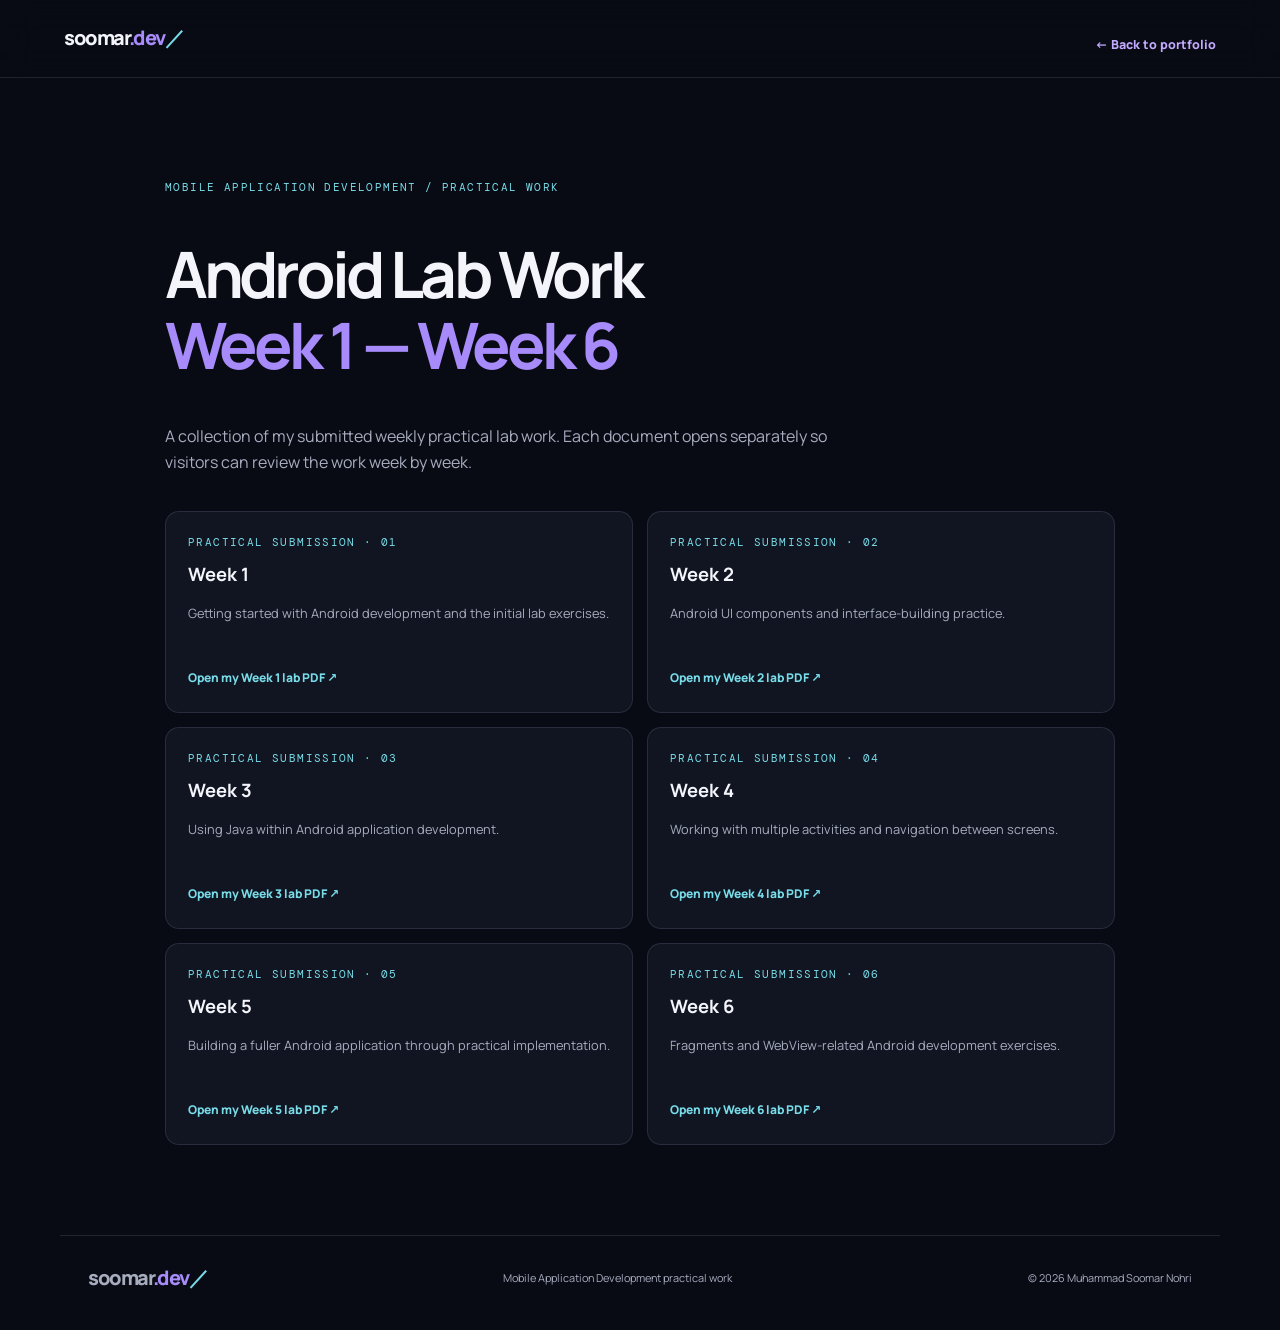
==== mobile-labs.html @ 11a716c2 "Upload portfolio website and assets" ====
<!DOCTYPE html><html lang="en"><head><meta charset="UTF-8"><meta name="viewport" content="width=device-width, initial-scale=1.0"><title>Mobile App Development Labs | Soomar.dev</title><link rel="stylesheet" href="style.css"><style>
.labs-wrap{max-width:1000px;margin:auto;padding:90px 25px}.labs-intro{max-width:700px;color:var(--muted)}.week-grid{display:grid;grid-template-columns:repeat(2,1fr);gap:14px;margin-top:35px}.week-card{background:var(--panel);border:1px solid var(--line);border-radius:14px;padding:22px}.week-card h2{font-size:1.15rem;margin:8px 0}.week-card p{font-size:.8rem;color:var(--muted);min-height:48px}.week-card a{color:var(--cyan);font-weight:800;font-size:.75rem}@media(max-width:650px){.week-grid{grid-template-columns:1fr}.labs-wrap{padding:65px 20px}}
</style></head><body><header class="site-header"><a class="brand" href="index.html">soomar<span>.dev</span><b>／</b></a><a class="text-link" href="index.html#journey">← Back to portfolio</a></header><main class="labs-wrap"><p class="eyebrow">MOBILE APPLICATION DEVELOPMENT / PRACTICAL WORK</p><h1 style="font-size:clamp(2.5rem,6vw,4rem);letter-spacing:-.06em;line-height:1.1">Android Lab Work<br><span style="color:#a78bfa">Week 1 — Week 6</span></h1><p class="labs-intro">A collection of my submitted weekly practical lab work. Each document opens separately so visitors can review the work week by week.</p><div class="week-grid"><article class="week-card"><span class="eyebrow">PRACTICAL SUBMISSION · 01</span><h2>Week 1</h2><p>Getting started with Android development and the initial lab exercises.</p><a href="assets/work-samples/mobile-app-development/Week-1-Android-Lab-Work.pdf" target="_blank" rel="noreferrer">Open my Week 1 lab PDF ↗</a></article><article class="week-card"><span class="eyebrow">PRACTICAL SUBMISSION · 02</span><h2>Week 2</h2><p>Android UI components and interface-building practice.</p><a href="assets/work-samples/mobile-app-development/Week-2-Android-Lab-Work.pdf" target="_blank" rel="noreferrer">Open my Week 2 lab PDF ↗</a></article><article class="week-card"><span class="eyebrow">PRACTICAL SUBMISSION · 03</span><h2>Week 3</h2><p>Using Java within Android application development.</p><a href="assets/work-samples/mobile-app-development/Week-3-Android-Lab-Work.pdf" target="_blank" rel="noreferrer">Open my Week 3 lab PDF ↗</a></article><article class="week-card"><span class="eyebrow">PRACTICAL SUBMISSION · 04</span><h2>Week 4</h2><p>Working with multiple activities and navigation between screens.</p><a href="assets/work-samples/mobile-app-development/Week-4-Android-Lab-Work.pdf" target="_blank" rel="noreferrer">Open my Week 4 lab PDF ↗</a></article><article class="week-card"><span class="eyebrow">PRACTICAL SUBMISSION · 05</span><h2>Week 5</h2><p>Building a fuller Android application through practical implementation.</p><a href="assets/work-samples/mobile-app-development/Week-5-Android-Lab-Work.pdf" target="_blank" rel="noreferrer">Open my Week 5 lab PDF ↗</a></article><article class="week-card"><span class="eyebrow">PRACTICAL SUBMISSION · 06</span><h2>Week 6</h2><p>Fragments and WebView-related Android development exercises.</p><a href="assets/work-samples/mobile-app-development/Week-6-Android-Lab-Work.pdf" target="_blank" rel="noreferrer">Open my Week 6 lab PDF ↗</a></article></div></main><footer class="footer"><a class="brand" href="index.html">soomar<span>.dev</span><b>／</b></a><p>Mobile Application Development practical work</p><span>© 2026 Muhammad Soomar Nohri</span></footer></body></html>
---- style.css ----
@import url('https://fonts.googleapis.com/css2?family=DM+Mono:wght@400;500&family=Manrope:wght@400;500;600;700;800&display=swap');
:root{--bg:#090b14;--panel:#111522;--panel2:#151a2a;--text:#f4f5fb;--muted:#a7adbf;--line:rgba(174,184,220,.14);--accent:#a78bfa;--accent2:#5b8cff;--cyan:#78dce8;--shadow:0 24px 70px rgba(0,0,0,.25);--max:1160px}
*{box-sizing:border-box}html{scroll-behavior:smooth;scroll-padding-top:90px}body{margin:0;background:var(--bg);color:var(--text);font-family:Manrope,system-ui,sans-serif;line-height:1.65;overflow-x:hidden}body.light{--bg:#f4f5fb;--panel:#fff;--panel2:#eef0fa;--text:#171a29;--muted:#60677c;--line:rgba(32,40,70,.13);--shadow:0 24px 70px rgba(40,45,80,.1)}a{color:inherit;text-decoration:none}button{font:inherit}.ambient{position:absolute;width:440px;height:440px;border-radius:50%;filter:blur(110px);opacity:.15;pointer-events:none;z-index:-1}.ambient-one{background:#6d42e8;top:100px;left:-240px}.ambient-two{background:#2769e8;top:1150px;right:-250px}.site-header{height:78px;position:sticky;top:0;z-index:20;display:flex;align-items:center;justify-content:space-between;padding:0 max(5vw,24px);background:rgba(9,11,20,.82);backdrop-filter:blur(18px);border-bottom:1px solid var(--line)}body.light .site-header{background:rgba(244,245,251,.86)}.brand{font-weight:800;font-size:1.25rem;letter-spacing:-.07em}.brand span{color:var(--accent)}.brand b{color:var(--cyan);font-family:monospace}.nav{display:flex;align-items:center;gap:27px}.nav-link{font-size:.78rem;font-weight:700;color:var(--muted);transition:.2s}.nav-link:hover,.nav-link.active{color:var(--text)}.nav-link.active:after{content:"";display:block;height:2px;background:linear-gradient(90deg,var(--accent),var(--accent2));margin-top:5px;border-radius:2px}.theme-toggle,.menu-toggle{border:1px solid var(--line);background:var(--panel);color:var(--text);width:38px;height:38px;border-radius:50%;cursor:pointer}.menu-toggle{display:none}.section{max-width:var(--max);margin:auto;padding:112px 28px}.hero{min-height:690px;display:grid;grid-template-columns:1.05fr .95fr;align-items:center;position:relative;padding-top:78px;padding-bottom:100px}.eyebrow,.project-type,.cert-brand,.fact-card>span,.contact-links> a>span,.contact-location>span{font-family:"DM Mono",monospace;font-size:.67rem;letter-spacing:.13em;color:var(--cyan)}.eyebrow{display:flex;align-items:center;gap:10px}.pulse,.chip-dot{width:7px;height:7px;border-radius:50%;background:#7ee2b8;box-shadow:0 0 0 5px rgba(126,226,184,.1)}.hero-kicker{font-size:1.35rem;font-weight:700;margin:32px 0 -12px}.hero h1{font-size:clamp(3.8rem,8vw,6.7rem);line-height:.99;letter-spacing:-.085em;margin:16px 0 20px;font-weight:800}.hero h1 span,.section-heading h2 span,.contact-panel h2 span{background:linear-gradient(105deg,#c4a5ff 0%,#8d74ff 46%,#6aa8ff 100%);-webkit-background-clip:text;background-clip:text;color:transparent}.hero-role{font-size:1.05rem;font-weight:700;color:var(--muted);margin:0 0 16px}.hero-role em{font-style:normal;color:var(--accent);padding:0 5px}.hero-description{max-width:540px;color:var(--muted);font-size:1rem}.hero-actions{display:flex;gap:12px;margin:30px 0 27px}.btn{padding:12px 18px;border-radius:10px;font-weight:800;font-size:.83rem;display:inline-flex;gap:20px;align-items:center;transition:.25s}.btn:hover{transform:translateY(-3px)}.btn-primary{background:linear-gradient(110deg,#8d5cf6,#5c78f6);box-shadow:0 12px 35px rgba(112,91,240,.25)}.btn-ghost{border:1px solid var(--line);background:var(--panel)}.social-row{display:flex;gap:22px;align-items:center;font-size:.76rem;font-weight:700}.social-row a{color:var(--muted)}.social-row a:hover{color:var(--cyan)}.social-note{font-size:.7rem;color:var(--muted);border-left:1px solid var(--line);padding-left:20px}.hero-visual{height:490px;position:relative;display:grid;place-items:center}.hero-glow{position:absolute;width:330px;height:330px;background:linear-gradient(145deg,#6136ce,#2276a9);filter:blur(75px);opacity:.4;border-radius:50%}.portrait-frame{width:min(370px,78%);height:450px;position:relative;z-index:2;overflow:hidden;border-radius:48% 48% 22px 22px;border:1px solid rgba(194,173,255,.28);background:linear-gradient(160deg,#29214b,#121d34);box-shadow:var(--shadow)}.portrait-frame:after{content:"";position:absolute;inset:45% 0 0;background:linear-gradient(transparent,rgba(8,10,18,.5))}.portrait-frame img{width:100%;height:100%;object-fit:cover;object-position:center 24%}.orbit{position:absolute;border:1px solid rgba(167,139,250,.24);border-radius:50%;transform:rotate(-24deg)}.orbit-a{width:470px;height:310px}.orbit-b{width:390px;height:480px;transform:rotate(35deg);border-color:rgba(120,220,232,.16)}.float-chip{position:absolute;z-index:3;background:rgba(19,24,40,.88);border:1px solid var(--line);padding:10px 14px;border-radius:10px;box-shadow:var(--shadow);font-size:.72rem;font-weight:800;backdrop-filter:blur(10px)}.chip-code{top:100px;left:3px;color:#c6b1ff}.chip-code span{font-size:1rem;margin-right:6px}.chip-build{right:-3px;bottom:88px;display:flex;align-items:center;gap:10px}.vertical-label{position:absolute;right:-18px;top:50%;writing-mode:vertical-rl;font: .6rem "DM Mono";letter-spacing:.2em;color:var(--muted)}.scroll-cue{position:absolute;bottom:35px;left:28px;font: .62rem "DM Mono";letter-spacing:.14em;color:var(--muted);display:flex;align-items:center;gap:12px}.scroll-cue span{width:35px;height:1px;background:var(--accent)}.intro-strip{border-block:1px solid var(--line);display:flex;justify-content:center;align-items:center;gap:34px;padding:20px 10px;color:var(--muted);font: .65rem "DM Mono";letter-spacing:.14em;flex-wrap:wrap}.intro-strip b{color:var(--accent);font-size:1rem}.section-heading{margin-bottom:46px}.section-heading h2{font-size:clamp(2.3rem,5vw,3.8rem);line-height:1.12;letter-spacing:-.065em;margin:15px 0}.section-subtitle{max-width:650px;color:var(--muted);font-size:.93rem}.about-grid{display:grid;grid-template-columns:1fr 1.05fr;gap:70px;align-items:center}.about-text p{color:var(--muted);font-size:.94rem}.about-text .lead{font-size:1.25rem;line-height:1.6;color:var(--text)}.about-text strong{color:#c4a5ff}.text-link{display:inline-flex;gap:12px;align-items:center;color:#c2aaff;font-size:.78rem;font-weight:800;margin-top:14px}.text-link span{transition:.2s}.text-link:hover span{transform:translate(3px,-3px)}.campus-card{height:220px;border-radius:16px;overflow:hidden;position:relative;border:1px solid var(--line)}.campus-card img{width:100%;height:100%;object-fit:cover}.campus-card:after{content:"";position:absolute;inset:30% 0 0;background:linear-gradient(transparent,rgba(5,8,15,.9))}.campus-card div{position:absolute;z-index:1;bottom:17px;left:20px;display:grid}.campus-card span{font: .6rem "DM Mono";letter-spacing:.14em;color:#b8a4ff}.campus-card strong{font-size:1.2rem}.campus-card small{color:#d4d8e5}.fact-grid{display:grid;grid-template-columns:1fr 1fr;gap:10px;margin-top:12px}.fact-card{background:var(--panel);border:1px solid var(--line);padding:14px;border-radius:10px}.fact-card>span{font-size:.55rem}.fact-card strong{display:block;font-size:.78rem;margin-top:5px}.skills-section{padding-top:80px}.skills-grid{display:grid;grid-template-columns:repeat(3,1fr);gap:13px}.skill-card{padding:22px;background:linear-gradient(145deg,var(--panel),rgba(20,25,43,.7));border:1px solid var(--line);border-radius:14px;transition:.25s}.skill-card:hover,.project-card:hover,.cert-card:hover{transform:translateY(-5px);border-color:rgba(167,139,250,.5)}.skill-icon{width:40px;height:40px;border-radius:11px;background:rgba(167,139,250,.12);color:#bca4ff;display:grid;place-items:center;font-size:1.3rem}.skill-card h3{font-size:1rem;margin:15px 0 3px}.skill-card p{font-size:.77rem;color:#bba8ff;font-weight:800;margin:0 0 8px}.skill-card small{color:var(--muted);font-size:.72rem}.micro-note{font-size:.68rem;color:var(--muted);margin-top:18px}.projects-section{padding-top:90px}.project-grid{display:grid;grid-template-columns:1fr 1fr;gap:17px}.project-card{background:var(--panel);border:1px solid var(--line);border-radius:17px;overflow:hidden;transition:.25s}.project-featured{grid-column:span 2;display:grid;grid-template-columns:1.15fr .85fr}.project-image{height:245px;background:var(--panel2);overflow:hidden}.project-featured .project-image{height:100%;min-height:350px}.project-image img{width:100%;height:100%;object-fit:cover;transition:.5s}.project-card:hover .project-image img{transform:scale(1.035)}.project-content{padding:23px}.project-top{display:flex;justify-content:space-between;align-items:center}.project-index{font: .75rem "DM Mono";color:var(--muted)}.project-content h3{font-size:1.45rem;letter-spacing:-.04em;margin:12px 0 6px}.project-content p{font-size:.83rem;color:var(--muted);margin:0 0 16px}.tag-row{display:flex;gap:7px;flex-wrap:wrap}.tag-row span{font-size:.62rem;font-weight:800;color:#c4b2ff;background:rgba(167,139,250,.1);border:1px solid rgba(167,139,250,.12);padding:5px 9px;border-radius:30px}.project-content .text-link{margin-top:20px}.student-project-art{display:flex;flex-direction:column;align-items:center;justify-content:center;background:radial-gradient(circle at 50% 40%,#49349a,#171a36 65%);color:#d9ccff;gap:7px}.art-symbol{font-size:4rem}.student-project-art>span:nth-child(2){font-size:1.6rem;font-weight:800;letter-spacing:.1em}.student-project-art small{font: .58rem "DM Mono";letter-spacing:.16em}.more-work{margin-top:18px;padding:25px;border:1px solid var(--line);border-radius:15px;background:var(--panel);display:grid;grid-template-columns:.8fr 1.2fr;gap:30px;align-items:center}.more-work h3{margin:7px 0;font-size:1.2rem}.more-work p{color:var(--muted);font-size:.78rem;margin:0}.mini-tags{display:flex;gap:8px;flex-wrap:wrap}.mini-tags span{border:1px solid var(--line);border-radius:7px;padding:7px 10px;color:var(--muted);font-size:.68rem}.journey-section{padding-top:95px}.journey-list{border-top:1px solid var(--line)}.journey-item{display:grid;grid-template-columns:55px 1fr auto;gap:20px;align-items:start;padding:25px 5px;border-bottom:1px solid var(--line)}.journey-number{font: .75rem "DM Mono";color:var(--accent);padding-top:5px}.journey-item h3{margin:0 0 6px;font-size:1.05rem}.journey-item p{margin:0 0 13px;color:var(--muted);font-size:.8rem;max-width:760px}.file-link{font-size:.7rem;font-weight:800;color:var(--cyan);white-space:nowrap;padding-top:6px}.file-link:hover{color:var(--accent)}.file-link.muted{color:var(--muted)}.education-card{display:flex;gap:22px;align-items:center;padding:26px;border:1px solid var(--line);background:var(--panel);border-radius:15px}.edu-mark{width:78px;height:88px;flex:0 0 78px;border-radius:0;background:transparent;display:flex;align-items:center;justify-content:center;overflow:visible}.edu-mark img{display:block;width:auto;height:100%;max-width:100%;object-fit:contain;object-position:center}.education-card h3{margin:6px 0;font-size:1.2rem}.education-card p{margin:0;color:var(--muted);font-size:.83rem}.education-card small{display:block;color:var(--muted);font-size:.72rem;margin-top:8px;max-width:720px}.edu-status{margin-left:auto;color:#7ee2b8;font: .65rem "DM Mono";border:1px solid rgba(126,226,184,.25);padding:7px 10px;border-radius:20px;white-space:nowrap}.cert-grid{display:grid;grid-template-columns:repeat(3,1fr);gap:13px}.cert-card{display:flex;flex-direction:column;min-height:200px;padding:20px;background:var(--panel);border:1px solid var(--line);border-radius:13px;transition:.25s}.cert-brand{font-size:.55rem;min-height:28px}.cert-card h3{font-size:.95rem;line-height:1.45;margin:10px 0 6px}.cert-card p{font-size:.72rem;color:var(--muted);margin:0 0 15px}.cert-open{font-size:.68rem;color:var(--cyan);font-weight:800;margin-top:auto}.contact-section{padding-top:80px;padding-bottom:100px}.contact-panel{padding:50px;background:linear-gradient(120deg,rgba(102,68,190,.2),rgba(37,86,146,.12)),var(--panel);border:1px solid var(--line);border-radius:22px;display:grid;grid-template-columns:1fr .8fr;gap:50px;align-items:center}.contact-panel h2{font-size:clamp(2.5rem,5vw,4rem);line-height:1.08;letter-spacing:-.07em;margin:15px 0}.contact-panel>div:first-child>p:last-child{color:var(--muted);font-size:.87rem;max-width:470px}.contact-links{display:grid;gap:18px}.contact-links>a,.contact-location{display:grid;gap:4px;padding-bottom:14px;border-bottom:1px solid var(--line)}.contact-links> a>span,.contact-location>span{font-size:.57rem}.contact-links strong{font-size:.87rem}.footer{max-width:var(--max);margin:auto;padding:25px 28px 35px;border-top:1px solid var(--line);display:flex;align-items:center;justify-content:space-between;gap:15px;color:var(--muted);font-size:.68rem}.footer p{margin:0}.back-top{position:fixed;right:22px;bottom:22px;width:42px;height:42px;border-radius:50%;border:1px solid var(--line);background:var(--panel);color:var(--text);font-size:1.2rem;cursor:pointer;opacity:0;pointer-events:none;transition:.2s}.back-top.visible{opacity:1;pointer-events:auto}.reveal{opacity:0;transform:translateY(18px);transition:opacity .7s ease,transform .7s ease}.reveal.visible{opacity:1;transform:none}
@media(max-width:850px){.nav{gap:14px}.nav-link{font-size:.69rem}.hero{min-height:auto;grid-template-columns:1fr  .8fr}.hero h1{font-size:4.6rem}.hero-visual{height:410px}.portrait-frame{height:370px}.skills-grid{grid-template-columns:repeat(2,1fr)}.cert-grid{grid-template-columns:repeat(2,1fr)}.about-grid{gap:35px}.project-featured{grid-template-columns:1fr}.project-featured .project-image{min-height:260px;height:260px}.more-work{grid-template-columns:1fr}.contact-panel{padding:35px;gap:25px}}
@media(max-width:650px){.site-header{height:66px;padding:0 18px}.menu-toggle{display:flex;flex-direction:column;justify-content:center;align-items:center;gap:5px;margin-left:auto;margin-right:10px;border-radius:9px}.menu-toggle i{width:15px;height:1px;background:var(--text)}.nav{display:none;position:absolute;top:65px;left:0;right:0;padding:18px;background:var(--panel);border-bottom:1px solid var(--line);flex-direction:column;align-items:stretch;gap:0}.nav.open{display:flex}.nav-link{padding:11px 5px;font-size:.82rem}.nav-link.active:after{display:none}.theme-toggle{width:35px;height:35px}.section{padding:78px 20px}.hero{grid-template-columns:1fr;padding-top:65px;padding-bottom:80px}.hero h1{font-size:clamp(3.8rem,17vw,5.2rem)}.hero-visual{height:390px;grid-row:1;margin-bottom:10px}.portrait-frame{height:360px;width:275px}.orbit-a{width:340px;height:240px}.orbit-b{width:300px;height:380px}.chip-code{left:0;top:65px}.chip-build{right:0;bottom:65px}.vertical-label{right:0}.hero-copy{grid-row:2}.hero-kicker{margin-top:8px}.scroll-cue{left:20px;bottom:24px}.intro-strip{gap:12px;font-size:.52rem}.intro-strip b{font-size:.8rem}.about-grid{grid-template-columns:1fr;gap:28px}.skills-grid{grid-template-columns:1fr 1fr;gap:9px}.skill-card{padding:15px}.skill-card h3{font-size:.86rem}.skill-card p{font-size:.68rem}.skill-card small{font-size:.66rem}.project-grid{grid-template-columns:1fr}.project-featured{grid-column:auto}.project-featured .project-image{min-height:220px;height:220px}.project-content{padding:18px}.journey-item{grid-template-columns:30px 1fr;gap:12px}.journey-item .file-link{grid-column:2;padding-top:0}.education-card{align-items:flex-start;flex-wrap:wrap;padding:19px}.education-card>div:nth-child(2){flex:1;min-width:180px}.edu-status{margin-left:87px}.cert-grid{grid-template-columns:1fr}.cert-card{min-height:170px}.contact-panel{grid-template-columns:1fr;padding:26px;gap:25px}.footer{padding:22px 20px;flex-wrap:wrap}.footer p{order:3;flex-basis:100%}.social-row{gap:14px;flex-wrap:wrap}.social-note{border:0;padding:0;flex-basis:100%}.fact-grid{gap:8px}.fact-card{padding:11px}.fact-card strong{font-size:.7rem}}
@media(prefers-reduced-motion:reduce){html{scroll-behavior:auto}*,*:before,*:after{animation-duration:.01ms!important;transition-duration:.01ms!important}.reveal{opacity:1;transform:none}}

.mad-evidence{display:flex;gap:14px;align-items:center;margin-top:17px;padding-top:15px;border-top:1px solid var(--line)}
.mad-evidence img{width:94px;height:110px;object-fit:cover;object-position:top;border-radius:9px;border:1px solid var(--line)}
.mad-evidence strong{font-size:.78rem}
.mad-evidence p{font-size:.7rem;color:var(--muted);margin:4px 0 3px}
@media(max-width:650px){.mad-evidence{align-items:flex-start}.mad-evidence img{width:78px;height:95px}}
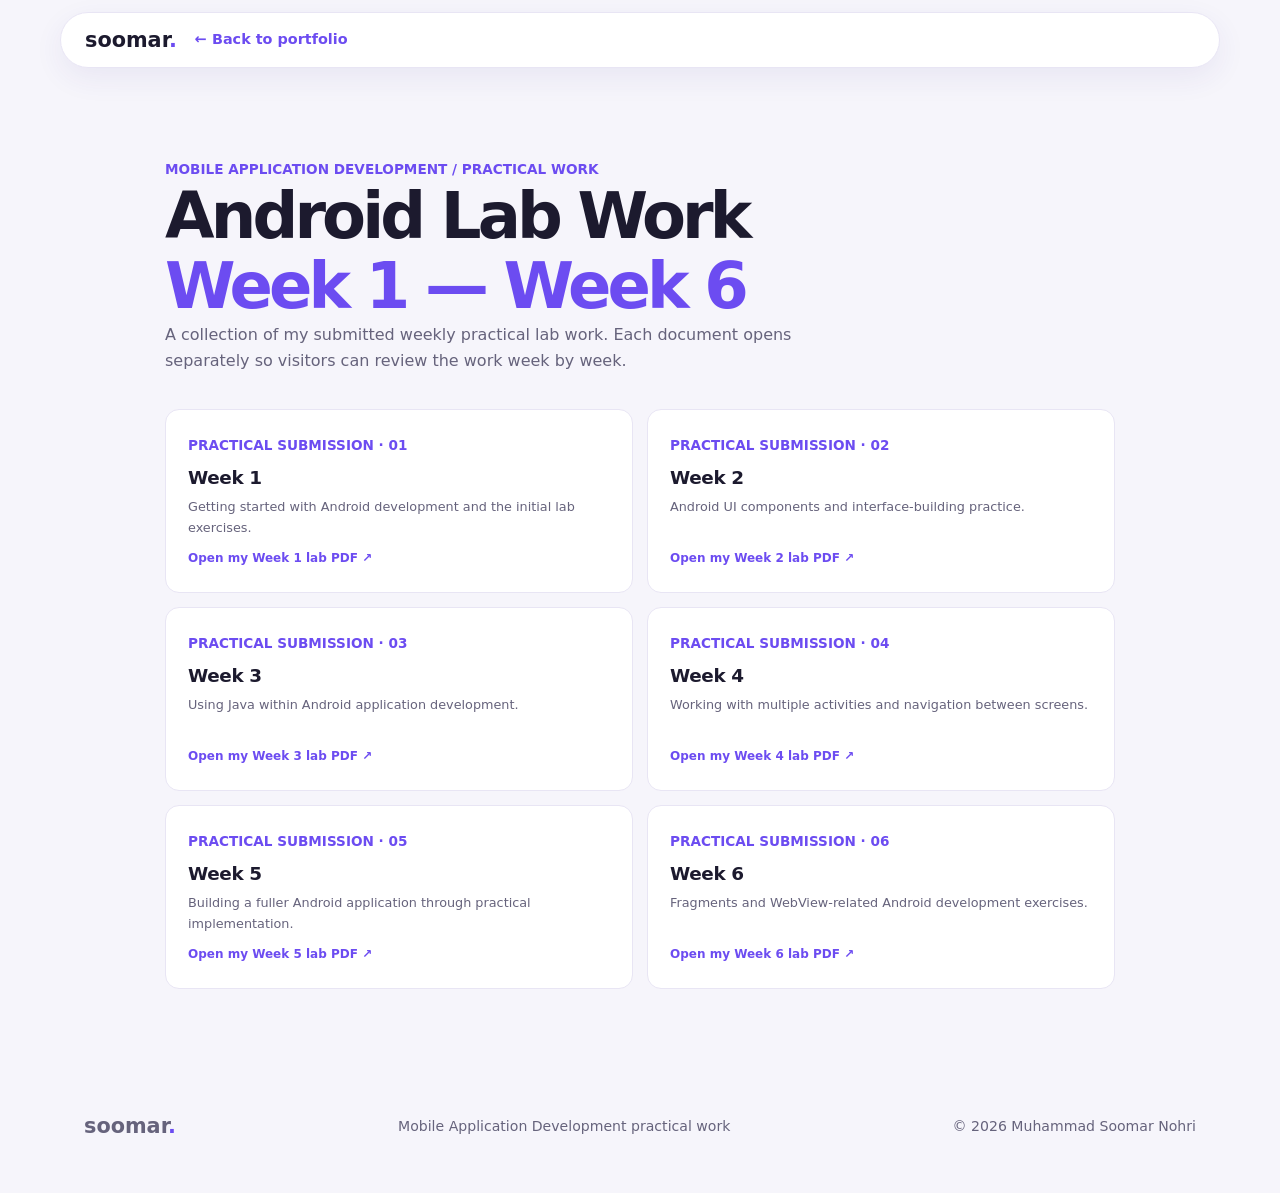
==== commit 55b41aca: "Add files via upload" ====
--- a/mobile-labs.html
+++ b/mobile-labs.html
@@ -1,3 +1,3 @@
 <!DOCTYPE html><html lang="en"><head><meta charset="UTF-8"><meta name="viewport" content="width=device-width, initial-scale=1.0"><title>Mobile App Development Labs | Soomar.dev</title><link rel="stylesheet" href="style.css"><style>
-.labs-wrap{max-width:1000px;margin:auto;padding:90px 25px}.labs-intro{max-width:700px;color:var(--muted)}.week-grid{display:grid;grid-template-columns:repeat(2,1fr);gap:14px;margin-top:35px}.week-card{background:var(--panel);border:1px solid var(--line);border-radius:14px;padding:22px}.week-card h2{font-size:1.15rem;margin:8px 0}.week-card p{font-size:.8rem;color:var(--muted);min-height:48px}.week-card a{color:var(--cyan);font-weight:800;font-size:.75rem}@media(max-width:650px){.week-grid{grid-template-columns:1fr}.labs-wrap{padding:65px 20px}}
-</style></head><body><header class="site-header"><a class="brand" href="index.html">soomar<span>.dev</span><b>／</b></a><a class="text-link" href="index.html#journey">← Back to portfolio</a></header><main class="labs-wrap"><p class="eyebrow">MOBILE APPLICATION DEVELOPMENT / PRACTICAL WORK</p><h1 style="font-size:clamp(2.5rem,6vw,4rem);letter-spacing:-.06em;line-height:1.1">Android Lab Work<br><span style="color:#a78bfa">Week 1 — Week 6</span></h1><p class="labs-intro">A collection of my submitted weekly practical lab work. Each document opens separately so visitors can review the work week by week.</p><div class="week-grid"><article class="week-card"><span class="eyebrow">PRACTICAL SUBMISSION · 01</span><h2>Week 1</h2><p>Getting started with Android development and the initial lab exercises.</p><a href="assets/work-samples/mobile-app-development/Week-1-Android-Lab-Work.pdf" target="_blank" rel="noreferrer">Open my Week 1 lab PDF ↗</a></article><article class="week-card"><span class="eyebrow">PRACTICAL SUBMISSION · 02</span><h2>Week 2</h2><p>Android UI components and interface-building practice.</p><a href="assets/work-samples/mobile-app-development/Week-2-Android-Lab-Work.pdf" target="_blank" rel="noreferrer">Open my Week 2 lab PDF ↗</a></article><article class="week-card"><span class="eyebrow">PRACTICAL SUBMISSION · 03</span><h2>Week 3</h2><p>Using Java within Android application development.</p><a href="assets/work-samples/mobile-app-development/Week-3-Android-Lab-Work.pdf" target="_blank" rel="noreferrer">Open my Week 3 lab PDF ↗</a></article><article class="week-card"><span class="eyebrow">PRACTICAL SUBMISSION · 04</span><h2>Week 4</h2><p>Working with multiple activities and navigation between screens.</p><a href="assets/work-samples/mobile-app-development/Week-4-Android-Lab-Work.pdf" target="_blank" rel="noreferrer">Open my Week 4 lab PDF ↗</a></article><article class="week-card"><span class="eyebrow">PRACTICAL SUBMISSION · 05</span><h2>Week 5</h2><p>Building a fuller Android application through practical implementation.</p><a href="assets/work-samples/mobile-app-development/Week-5-Android-Lab-Work.pdf" target="_blank" rel="noreferrer">Open my Week 5 lab PDF ↗</a></article><article class="week-card"><span class="eyebrow">PRACTICAL SUBMISSION · 06</span><h2>Week 6</h2><p>Fragments and WebView-related Android development exercises.</p><a href="assets/work-samples/mobile-app-development/Week-6-Android-Lab-Work.pdf" target="_blank" rel="noreferrer">Open my Week 6 lab PDF ↗</a></article></div></main><footer class="footer"><a class="brand" href="index.html">soomar<span>.dev</span><b>／</b></a><p>Mobile Application Development practical work</p><span>© 2026 Muhammad Soomar Nohri</span></footer></body></html>+.labs-wrap{max-width:1000px;margin:auto;padding:90px 25px}.labs-intro{max-width:700px;color:var(--muted)}.week-grid{display:grid;grid-template-columns:repeat(2,1fr);gap:14px;margin-top:35px}.week-card{background:var(--panel);border:1px solid var(--line);border-radius:14px;padding:22px}.week-card h2{font-size:1.15rem;margin:8px 0}.week-card p{font-size:.8rem;color:var(--muted);min-height:48px}.week-card a{color:var(--accent);font-weight:800;font-size:.75rem}@media(max-width:650px){.week-grid{grid-template-columns:1fr}.labs-wrap{padding:65px 20px}}
+</style></head><body><header class="site-header"><a class="brand" href="index.html">soomar<span>.</span></a><a class="text-link" href="index.html#journey">← Back to portfolio</a></header><main class="labs-wrap"><p class="eyebrow">MOBILE APPLICATION DEVELOPMENT / PRACTICAL WORK</p><h1 style="font-size:clamp(2.5rem,6vw,4rem);letter-spacing:-.06em;line-height:1.1">Android Lab Work<br><span style="color:var(--accent)">Week 1 — Week 6</span></h1><p class="labs-intro">A collection of my submitted weekly practical lab work. Each document opens separately so visitors can review the work week by week.</p><div class="week-grid"><article class="week-card"><span class="eyebrow">PRACTICAL SUBMISSION · 01</span><h2>Week 1</h2><p>Getting started with Android development and the initial lab exercises.</p><a href="assets/work-samples/mobile-app-development/Week-1-Android-Lab-Work.pdf" target="_blank" rel="noreferrer">Open my Week 1 lab PDF ↗</a></article><article class="week-card"><span class="eyebrow">PRACTICAL SUBMISSION · 02</span><h2>Week 2</h2><p>Android UI components and interface-building practice.</p><a href="assets/work-samples/mobile-app-development/Week-2-Android-Lab-Work.pdf" target="_blank" rel="noreferrer">Open my Week 2 lab PDF ↗</a></article><article class="week-card"><span class="eyebrow">PRACTICAL SUBMISSION · 03</span><h2>Week 3</h2><p>Using Java within Android application development.</p><a href="assets/work-samples/mobile-app-development/Week-3-Android-Lab-Work.pdf" target="_blank" rel="noreferrer">Open my Week 3 lab PDF ↗</a></article><article class="week-card"><span class="eyebrow">PRACTICAL SUBMISSION · 04</span><h2>Week 4</h2><p>Working with multiple activities and navigation between screens.</p><a href="assets/work-samples/mobile-app-development/Week-4-Android-Lab-Work.pdf" target="_blank" rel="noreferrer">Open my Week 4 lab PDF ↗</a></article><article class="week-card"><span class="eyebrow">PRACTICAL SUBMISSION · 05</span><h2>Week 5</h2><p>Building a fuller Android application through practical implementation.</p><a href="assets/work-samples/mobile-app-development/Week-5-Android-Lab-Work.pdf" target="_blank" rel="noreferrer">Open my Week 5 lab PDF ↗</a></article><article class="week-card"><span class="eyebrow">PRACTICAL SUBMISSION · 06</span><h2>Week 6</h2><p>Fragments and WebView-related Android development exercises.</p><a href="assets/work-samples/mobile-app-development/Week-6-Android-Lab-Work.pdf" target="_blank" rel="noreferrer">Open my Week 6 lab PDF ↗</a></article></div></main><footer class="footer"><a class="brand" href="index.html">soomar<span>.</span></a><p>Mobile Application Development practical work</p><span>© 2026 Muhammad Soomar Nohri</span></footer></body></html>
--- a/style.css
+++ b/style.css
@@ -1,12 +1,75 @@
-@import url('https://fonts.googleapis.com/css2?family=DM+Mono:wght@400;500&family=Manrope:wght@400;500;600;700;800&display=swap');
-:root{--bg:#090b14;--panel:#111522;--panel2:#151a2a;--text:#f4f5fb;--muted:#a7adbf;--line:rgba(174,184,220,.14);--accent:#a78bfa;--accent2:#5b8cff;--cyan:#78dce8;--shadow:0 24px 70px rgba(0,0,0,.25);--max:1160px}
-*{box-sizing:border-box}html{scroll-behavior:smooth;scroll-padding-top:90px}body{margin:0;background:var(--bg);color:var(--text);font-family:Manrope,system-ui,sans-serif;line-height:1.65;overflow-x:hidden}body.light{--bg:#f4f5fb;--panel:#fff;--panel2:#eef0fa;--text:#171a29;--muted:#60677c;--line:rgba(32,40,70,.13);--shadow:0 24px 70px rgba(40,45,80,.1)}a{color:inherit;text-decoration:none}button{font:inherit}.ambient{position:absolute;width:440px;height:440px;border-radius:50%;filter:blur(110px);opacity:.15;pointer-events:none;z-index:-1}.ambient-one{background:#6d42e8;top:100px;left:-240px}.ambient-two{background:#2769e8;top:1150px;right:-250px}.site-header{height:78px;position:sticky;top:0;z-index:20;display:flex;align-items:center;justify-content:space-between;padding:0 max(5vw,24px);background:rgba(9,11,20,.82);backdrop-filter:blur(18px);border-bottom:1px solid var(--line)}body.light .site-header{background:rgba(244,245,251,.86)}.brand{font-weight:800;font-size:1.25rem;letter-spacing:-.07em}.brand span{color:var(--accent)}.brand b{color:var(--cyan);font-family:monospace}.nav{display:flex;align-items:center;gap:27px}.nav-link{font-size:.78rem;font-weight:700;color:var(--muted);transition:.2s}.nav-link:hover,.nav-link.active{color:var(--text)}.nav-link.active:after{content:"";display:block;height:2px;background:linear-gradient(90deg,var(--accent),var(--accent2));margin-top:5px;border-radius:2px}.theme-toggle,.menu-toggle{border:1px solid var(--line);background:var(--panel);color:var(--text);width:38px;height:38px;border-radius:50%;cursor:pointer}.menu-toggle{display:none}.section{max-width:var(--max);margin:auto;padding:112px 28px}.hero{min-height:690px;display:grid;grid-template-columns:1.05fr .95fr;align-items:center;position:relative;padding-top:78px;padding-bottom:100px}.eyebrow,.project-type,.cert-brand,.fact-card>span,.contact-links> a>span,.contact-location>span{font-family:"DM Mono",monospace;font-size:.67rem;letter-spacing:.13em;color:var(--cyan)}.eyebrow{display:flex;align-items:center;gap:10px}.pulse,.chip-dot{width:7px;height:7px;border-radius:50%;background:#7ee2b8;box-shadow:0 0 0 5px rgba(126,226,184,.1)}.hero-kicker{font-size:1.35rem;font-weight:700;margin:32px 0 -12px}.hero h1{font-size:clamp(3.8rem,8vw,6.7rem);line-height:.99;letter-spacing:-.085em;margin:16px 0 20px;font-weight:800}.hero h1 span,.section-heading h2 span,.contact-panel h2 span{background:linear-gradient(105deg,#c4a5ff 0%,#8d74ff 46%,#6aa8ff 100%);-webkit-background-clip:text;background-clip:text;color:transparent}.hero-role{font-size:1.05rem;font-weight:700;color:var(--muted);margin:0 0 16px}.hero-role em{font-style:normal;color:var(--accent);padding:0 5px}.hero-description{max-width:540px;color:var(--muted);font-size:1rem}.hero-actions{display:flex;gap:12px;margin:30px 0 27px}.btn{padding:12px 18px;border-radius:10px;font-weight:800;font-size:.83rem;display:inline-flex;gap:20px;align-items:center;transition:.25s}.btn:hover{transform:translateY(-3px)}.btn-primary{background:linear-gradient(110deg,#8d5cf6,#5c78f6);box-shadow:0 12px 35px rgba(112,91,240,.25)}.btn-ghost{border:1px solid var(--line);background:var(--panel)}.social-row{display:flex;gap:22px;align-items:center;font-size:.76rem;font-weight:700}.social-row a{color:var(--muted)}.social-row a:hover{color:var(--cyan)}.social-note{font-size:.7rem;color:var(--muted);border-left:1px solid var(--line);padding-left:20px}.hero-visual{height:490px;position:relative;display:grid;place-items:center}.hero-glow{position:absolute;width:330px;height:330px;background:linear-gradient(145deg,#6136ce,#2276a9);filter:blur(75px);opacity:.4;border-radius:50%}.portrait-frame{width:min(370px,78%);height:450px;position:relative;z-index:2;overflow:hidden;border-radius:48% 48% 22px 22px;border:1px solid rgba(194,173,255,.28);background:linear-gradient(160deg,#29214b,#121d34);box-shadow:var(--shadow)}.portrait-frame:after{content:"";position:absolute;inset:45% 0 0;background:linear-gradient(transparent,rgba(8,10,18,.5))}.portrait-frame img{width:100%;height:100%;object-fit:cover;object-position:center 24%}.orbit{position:absolute;border:1px solid rgba(167,139,250,.24);border-radius:50%;transform:rotate(-24deg)}.orbit-a{width:470px;height:310px}.orbit-b{width:390px;height:480px;transform:rotate(35deg);border-color:rgba(120,220,232,.16)}.float-chip{position:absolute;z-index:3;background:rgba(19,24,40,.88);border:1px solid var(--line);padding:10px 14px;border-radius:10px;box-shadow:var(--shadow);font-size:.72rem;font-weight:800;backdrop-filter:blur(10px)}.chip-code{top:100px;left:3px;color:#c6b1ff}.chip-code span{font-size:1rem;margin-right:6px}.chip-build{right:-3px;bottom:88px;display:flex;align-items:center;gap:10px}.vertical-label{position:absolute;right:-18px;top:50%;writing-mode:vertical-rl;font: .6rem "DM Mono";letter-spacing:.2em;color:var(--muted)}.scroll-cue{position:absolute;bottom:35px;left:28px;font: .62rem "DM Mono";letter-spacing:.14em;color:var(--muted);display:flex;align-items:center;gap:12px}.scroll-cue span{width:35px;height:1px;background:var(--accent)}.intro-strip{border-block:1px solid var(--line);display:flex;justify-content:center;align-items:center;gap:34px;padding:20px 10px;color:var(--muted);font: .65rem "DM Mono";letter-spacing:.14em;flex-wrap:wrap}.intro-strip b{color:var(--accent);font-size:1rem}.section-heading{margin-bottom:46px}.section-heading h2{font-size:clamp(2.3rem,5vw,3.8rem);line-height:1.12;letter-spacing:-.065em;margin:15px 0}.section-subtitle{max-width:650px;color:var(--muted);font-size:.93rem}.about-grid{display:grid;grid-template-columns:1fr 1.05fr;gap:70px;align-items:center}.about-text p{color:var(--muted);font-size:.94rem}.about-text .lead{font-size:1.25rem;line-height:1.6;color:var(--text)}.about-text strong{color:#c4a5ff}.text-link{display:inline-flex;gap:12px;align-items:center;color:#c2aaff;font-size:.78rem;font-weight:800;margin-top:14px}.text-link span{transition:.2s}.text-link:hover span{transform:translate(3px,-3px)}.campus-card{height:220px;border-radius:16px;overflow:hidden;position:relative;border:1px solid var(--line)}.campus-card img{width:100%;height:100%;object-fit:cover}.campus-card:after{content:"";position:absolute;inset:30% 0 0;background:linear-gradient(transparent,rgba(5,8,15,.9))}.campus-card div{position:absolute;z-index:1;bottom:17px;left:20px;display:grid}.campus-card span{font: .6rem "DM Mono";letter-spacing:.14em;color:#b8a4ff}.campus-card strong{font-size:1.2rem}.campus-card small{color:#d4d8e5}.fact-grid{display:grid;grid-template-columns:1fr 1fr;gap:10px;margin-top:12px}.fact-card{background:var(--panel);border:1px solid var(--line);padding:14px;border-radius:10px}.fact-card>span{font-size:.55rem}.fact-card strong{display:block;font-size:.78rem;margin-top:5px}.skills-section{padding-top:80px}.skills-grid{display:grid;grid-template-columns:repeat(3,1fr);gap:13px}.skill-card{padding:22px;background:linear-gradient(145deg,var(--panel),rgba(20,25,43,.7));border:1px solid var(--line);border-radius:14px;transition:.25s}.skill-card:hover,.project-card:hover,.cert-card:hover{transform:translateY(-5px);border-color:rgba(167,139,250,.5)}.skill-icon{width:40px;height:40px;border-radius:11px;background:rgba(167,139,250,.12);color:#bca4ff;display:grid;place-items:center;font-size:1.3rem}.skill-card h3{font-size:1rem;margin:15px 0 3px}.skill-card p{font-size:.77rem;color:#bba8ff;font-weight:800;margin:0 0 8px}.skill-card small{color:var(--muted);font-size:.72rem}.micro-note{font-size:.68rem;color:var(--muted);margin-top:18px}.projects-section{padding-top:90px}.project-grid{display:grid;grid-template-columns:1fr 1fr;gap:17px}.project-card{background:var(--panel);border:1px solid var(--line);border-radius:17px;overflow:hidden;transition:.25s}.project-featured{grid-column:span 2;display:grid;grid-template-columns:1.15fr .85fr}.project-image{height:245px;background:var(--panel2);overflow:hidden}.project-featured .project-image{height:100%;min-height:350px}.project-image img{width:100%;height:100%;object-fit:cover;transition:.5s}.project-card:hover .project-image img{transform:scale(1.035)}.project-content{padding:23px}.project-top{display:flex;justify-content:space-between;align-items:center}.project-index{font: .75rem "DM Mono";color:var(--muted)}.project-content h3{font-size:1.45rem;letter-spacing:-.04em;margin:12px 0 6px}.project-content p{font-size:.83rem;color:var(--muted);margin:0 0 16px}.tag-row{display:flex;gap:7px;flex-wrap:wrap}.tag-row span{font-size:.62rem;font-weight:800;color:#c4b2ff;background:rgba(167,139,250,.1);border:1px solid rgba(167,139,250,.12);padding:5px 9px;border-radius:30px}.project-content .text-link{margin-top:20px}.student-project-art{display:flex;flex-direction:column;align-items:center;justify-content:center;background:radial-gradient(circle at 50% 40%,#49349a,#171a36 65%);color:#d9ccff;gap:7px}.art-symbol{font-size:4rem}.student-project-art>span:nth-child(2){font-size:1.6rem;font-weight:800;letter-spacing:.1em}.student-project-art small{font: .58rem "DM Mono";letter-spacing:.16em}.more-work{margin-top:18px;padding:25px;border:1px solid var(--line);border-radius:15px;background:var(--panel);display:grid;grid-template-columns:.8fr 1.2fr;gap:30px;align-items:center}.more-work h3{margin:7px 0;font-size:1.2rem}.more-work p{color:var(--muted);font-size:.78rem;margin:0}.mini-tags{display:flex;gap:8px;flex-wrap:wrap}.mini-tags span{border:1px solid var(--line);border-radius:7px;padding:7px 10px;color:var(--muted);font-size:.68rem}.journey-section{padding-top:95px}.journey-list{border-top:1px solid var(--line)}.journey-item{display:grid;grid-template-columns:55px 1fr auto;gap:20px;align-items:start;padding:25px 5px;border-bottom:1px solid var(--line)}.journey-number{font: .75rem "DM Mono";color:var(--accent);padding-top:5px}.journey-item h3{margin:0 0 6px;font-size:1.05rem}.journey-item p{margin:0 0 13px;color:var(--muted);font-size:.8rem;max-width:760px}.file-link{font-size:.7rem;font-weight:800;color:var(--cyan);white-space:nowrap;padding-top:6px}.file-link:hover{color:var(--accent)}.file-link.muted{color:var(--muted)}.education-card{display:flex;gap:22px;align-items:center;padding:26px;border:1px solid var(--line);background:var(--panel);border-radius:15px}.edu-mark{width:78px;height:88px;flex:0 0 78px;border-radius:0;background:transparent;display:flex;align-items:center;justify-content:center;overflow:visible}.edu-mark img{display:block;width:auto;height:100%;max-width:100%;object-fit:contain;object-position:center}.education-card h3{margin:6px 0;font-size:1.2rem}.education-card p{margin:0;color:var(--muted);font-size:.83rem}.education-card small{display:block;color:var(--muted);font-size:.72rem;margin-top:8px;max-width:720px}.edu-status{margin-left:auto;color:#7ee2b8;font: .65rem "DM Mono";border:1px solid rgba(126,226,184,.25);padding:7px 10px;border-radius:20px;white-space:nowrap}.cert-grid{display:grid;grid-template-columns:repeat(3,1fr);gap:13px}.cert-card{display:flex;flex-direction:column;min-height:200px;padding:20px;background:var(--panel);border:1px solid var(--line);border-radius:13px;transition:.25s}.cert-brand{font-size:.55rem;min-height:28px}.cert-card h3{font-size:.95rem;line-height:1.45;margin:10px 0 6px}.cert-card p{font-size:.72rem;color:var(--muted);margin:0 0 15px}.cert-open{font-size:.68rem;color:var(--cyan);font-weight:800;margin-top:auto}.contact-section{padding-top:80px;padding-bottom:100px}.contact-panel{padding:50px;background:linear-gradient(120deg,rgba(102,68,190,.2),rgba(37,86,146,.12)),var(--panel);border:1px solid var(--line);border-radius:22px;display:grid;grid-template-columns:1fr .8fr;gap:50px;align-items:center}.contact-panel h2{font-size:clamp(2.5rem,5vw,4rem);line-height:1.08;letter-spacing:-.07em;margin:15px 0}.contact-panel>div:first-child>p:last-child{color:var(--muted);font-size:.87rem;max-width:470px}.contact-links{display:grid;gap:18px}.contact-links>a,.contact-location{display:grid;gap:4px;padding-bottom:14px;border-bottom:1px solid var(--line)}.contact-links> a>span,.contact-location>span{font-size:.57rem}.contact-links strong{font-size:.87rem}.footer{max-width:var(--max);margin:auto;padding:25px 28px 35px;border-top:1px solid var(--line);display:flex;align-items:center;justify-content:space-between;gap:15px;color:var(--muted);font-size:.68rem}.footer p{margin:0}.back-top{position:fixed;right:22px;bottom:22px;width:42px;height:42px;border-radius:50%;border:1px solid var(--line);background:var(--panel);color:var(--text);font-size:1.2rem;cursor:pointer;opacity:0;pointer-events:none;transition:.2s}.back-top.visible{opacity:1;pointer-events:auto}.reveal{opacity:0;transform:translateY(18px);transition:opacity .7s ease,transform .7s ease}.reveal.visible{opacity:1;transform:none}
-@media(max-width:850px){.nav{gap:14px}.nav-link{font-size:.69rem}.hero{min-height:auto;grid-template-columns:1fr  .8fr}.hero h1{font-size:4.6rem}.hero-visual{height:410px}.portrait-frame{height:370px}.skills-grid{grid-template-columns:repeat(2,1fr)}.cert-grid{grid-template-columns:repeat(2,1fr)}.about-grid{gap:35px}.project-featured{grid-template-columns:1fr}.project-featured .project-image{min-height:260px;height:260px}.more-work{grid-template-columns:1fr}.contact-panel{padding:35px;gap:25px}}
-@media(max-width:650px){.site-header{height:66px;padding:0 18px}.menu-toggle{display:flex;flex-direction:column;justify-content:center;align-items:center;gap:5px;margin-left:auto;margin-right:10px;border-radius:9px}.menu-toggle i{width:15px;height:1px;background:var(--text)}.nav{display:none;position:absolute;top:65px;left:0;right:0;padding:18px;background:var(--panel);border-bottom:1px solid var(--line);flex-direction:column;align-items:stretch;gap:0}.nav.open{display:flex}.nav-link{padding:11px 5px;font-size:.82rem}.nav-link.active:after{display:none}.theme-toggle{width:35px;height:35px}.section{padding:78px 20px}.hero{grid-template-columns:1fr;padding-top:65px;padding-bottom:80px}.hero h1{font-size:clamp(3.8rem,17vw,5.2rem)}.hero-visual{height:390px;grid-row:1;margin-bottom:10px}.portrait-frame{height:360px;width:275px}.orbit-a{width:340px;height:240px}.orbit-b{width:300px;height:380px}.chip-code{left:0;top:65px}.chip-build{right:0;bottom:65px}.vertical-label{right:0}.hero-copy{grid-row:2}.hero-kicker{margin-top:8px}.scroll-cue{left:20px;bottom:24px}.intro-strip{gap:12px;font-size:.52rem}.intro-strip b{font-size:.8rem}.about-grid{grid-template-columns:1fr;gap:28px}.skills-grid{grid-template-columns:1fr 1fr;gap:9px}.skill-card{padding:15px}.skill-card h3{font-size:.86rem}.skill-card p{font-size:.68rem}.skill-card small{font-size:.66rem}.project-grid{grid-template-columns:1fr}.project-featured{grid-column:auto}.project-featured .project-image{min-height:220px;height:220px}.project-content{padding:18px}.journey-item{grid-template-columns:30px 1fr;gap:12px}.journey-item .file-link{grid-column:2;padding-top:0}.education-card{align-items:flex-start;flex-wrap:wrap;padding:19px}.education-card>div:nth-child(2){flex:1;min-width:180px}.edu-status{margin-left:87px}.cert-grid{grid-template-columns:1fr}.cert-card{min-height:170px}.contact-panel{grid-template-columns:1fr;padding:26px;gap:25px}.footer{padding:22px 20px;flex-wrap:wrap}.footer p{order:3;flex-basis:100%}.social-row{gap:14px;flex-wrap:wrap}.social-note{border:0;padding:0;flex-basis:100%}.fact-grid{gap:8px}.fact-card{padding:11px}.fact-card strong{font-size:.7rem}}
-@media(prefers-reduced-motion:reduce){html{scroll-behavior:auto}*,*:before,*:after{animation-duration:.01ms!important;transition-duration:.01ms!important}.reveal{opacity:1;transform:none}}
-
-.mad-evidence{display:flex;gap:14px;align-items:center;margin-top:17px;padding-top:15px;border-top:1px solid var(--line)}
-.mad-evidence img{width:94px;height:110px;object-fit:cover;object-position:top;border-radius:9px;border:1px solid var(--line)}
-.mad-evidence strong{font-size:.78rem}
-.mad-evidence p{font-size:.7rem;color:var(--muted);margin:4px 0 3px}
-@media(max-width:650px){.mad-evidence{align-items:flex-start}.mad-evidence img{width:78px;height:95px}}
+:root{--bg:#f6f5fb;--card:#fff;--ink:#1c1a2e;--muted:#66637c;--line:#e8e5f4;--accent:#6c4cf1;--soft:#ece8ff;--panel:var(--card);--r:22px;--shadow:0 10px 30px rgba(60,40,140,.07)}
+body.dark{--bg:#12101d;--card:#1c1930;--ink:#f1effa;--muted:#a19dbb;--line:#2c2845;--soft:#2a2450;--accent:#8e76ff;--shadow:none}
+*{box-sizing:border-box;margin:0;padding:0}html{scroll-behavior:smooth;scroll-padding-top:90px}
+body{font:16px/1.65 'Plus Jakarta Sans',system-ui,sans-serif;background:var(--bg);color:var(--ink)}
+a{color:inherit;text-decoration:none}img{max-width:100%;display:block}
+:focus-visible{outline:3px solid var(--accent);outline-offset:3px}
+h1,h2,h3{line-height:1.15;letter-spacing:-.02em;font-weight:800}
+h2{font-size:clamp(1.9rem,4vw,2.7rem)}h2 span,h1 span{color:var(--accent)}
+.site-header{position:sticky;top:12px;z-index:50;max-width:1160px;margin:12px auto 0;padding:10px 14px 10px 24px;display:flex;align-items:center;gap:18px;background:var(--card);border:1px solid var(--line);border-radius:999px;box-shadow:var(--shadow)}
+.brand{font-weight:800;font-size:1.3rem}.brand span{color:var(--accent)}
+.nav{display:flex;gap:4px;margin-left:auto;align-items:center}
+.nav-link{padding:8px 14px;border-radius:999px;font-size:.88rem;font-weight:600;color:var(--muted)}
+.nav-link:hover,.nav-link.active{background:var(--soft);color:var(--accent)}
+.nav-link[href="#contact"]{background:var(--accent);color:#fff;margin-left:6px}
+.theme-toggle,.menu-toggle,.back-top{border:1px solid var(--line);background:var(--card);color:var(--ink);border-radius:50%;width:40px;height:40px;cursor:pointer;font-size:1rem}
+.menu-toggle{display:none;flex-direction:column;gap:5px;align-items:center;justify-content:center;margin-left:auto}.menu-toggle i{width:16px;height:2px;background:var(--ink)}
+.section{max-width:1160px;margin:0 auto;padding:90px 24px}
+.eyebrow{font-size:.85rem;font-weight:700;color:var(--accent)}
+.section-heading{margin-bottom:44px;max-width:680px}
+.section-heading .eyebrow{display:block;font-size:0;width:44px;height:3px;background:var(--accent);margin-bottom:18px}
+.section-subtitle{color:var(--muted);margin-top:14px}
+.hero{display:grid;grid-template-columns:1.1fr .9fr;gap:40px;align-items:center;min-height:calc(100vh - 80px);padding-top:50px}
+.hero .eyebrow{display:inline-block;background:var(--soft);padding:6px 14px;border-radius:999px;margin-bottom:22px;font-size:.78rem}.pulse{display:none}
+.hero h1{font-size:clamp(2.4rem,5.4vw,4rem);margin-bottom:14px}
+.hero-role{font-size:1.1rem;font-weight:600;color:var(--muted);margin-bottom:16px}.hero-role em{font-style:normal;color:var(--accent)}
+.hero-description{color:var(--muted);max-width:520px;margin-bottom:28px}
+.hero-actions{display:flex;gap:12px;flex-wrap:wrap}
+.btn{padding:13px 26px;border-radius:14px;font-weight:700;font-size:.92rem;transition:transform .15s}
+.btn:hover{transform:translateY(-2px)}.btn-primary{background:var(--accent);color:#fff}.btn-ghost{background:var(--card);border:1px solid var(--line)}
+.social-row{display:flex;gap:20px;flex-wrap:wrap;margin-top:28px;font-size:.88rem;font-weight:600}.social-row a{color:var(--accent)}.social-note{color:var(--muted)}
+.hero-visual{display:grid;place-items:center}
+.portrait-frame{width:min(420px,80vw);aspect-ratio:1;border-radius:50%;background:var(--accent);padding:14px;box-shadow:0 0 0 18px var(--soft)}
+.portrait-frame img{width:100%;height:100%;object-fit:cover;border-radius:50%;background:var(--card)}
+.about-grid{display:grid;grid-template-columns:1fr 1fr;gap:40px}
+.about-text p{color:var(--muted);margin-bottom:16px}.about-text .lead{color:var(--ink);font-size:1.15rem;font-weight:600}
+.text-link,.file-link,.cert-open{color:var(--accent);font-weight:700;font-size:.9rem}.file-link.muted{color:var(--muted)}
+.campus-card,.fact-card,.skill-card,.project-card,.more-work,.journey-item,.education-card,.cert-card{background:var(--card);border:1px solid var(--line);border-radius:var(--r);box-shadow:var(--shadow)}
+.campus-card{overflow:hidden;margin-bottom:14px}.campus-card img{height:200px;width:100%;object-fit:cover}.campus-card div{padding:16px 20px}
+.campus-card span,.fact-card span,.cert-brand,.project-type{display:block;font-size:.72rem;font-weight:700;color:var(--accent)}
+.campus-card small{color:var(--muted)}.campus-card strong,.fact-card strong{display:block}
+.fact-grid{display:grid;grid-template-columns:1fr 1fr;gap:14px}.fact-card{padding:18px}
+.skills-grid,.cert-grid{display:grid;grid-template-columns:repeat(3,1fr);gap:20px}
+.skill-card{padding:26px;text-align:center}
+.skill-icon{width:64px;height:64px;margin:0 auto 16px;border-radius:18px;background:var(--soft);color:var(--accent);display:grid;place-items:center;font-size:1.6rem}
+.skill-card h3{font-size:1.1rem}.skill-card p{color:var(--accent);font-weight:600;font-size:.88rem;margin:6px 0}.skill-card small{color:var(--muted);display:block}
+.micro-note{color:var(--muted);font-size:.85rem;margin-top:22px}
+.project-grid{display:grid;grid-template-columns:repeat(2,1fr);gap:24px}.project-featured{grid-column:1/-1;display:grid;grid-template-columns:1fr 1fr}
+.project-card{overflow:hidden;display:flex;flex-direction:column}.project-featured .project-content{align-self:center}
+.project-image{background:var(--soft);display:grid;place-items:center;padding:24px;min-height:240px}.project-image img{max-height:320px;object-fit:contain;border-radius:14px}
+.student-project-art{color:var(--accent);font-weight:800;text-align:center}.art-symbol{font-size:2.6rem;display:block}.student-project-art small{display:block;font-size:.72rem;color:var(--muted)}
+.project-content{padding:26px}.project-top{display:flex;justify-content:space-between;margin-bottom:10px}.project-index{display:none}
+.project-content h3{font-size:1.5rem;margin-bottom:8px}.project-content p{color:var(--muted);margin-bottom:14px}
+.tag-row,.mini-tags{display:flex;gap:8px;flex-wrap:wrap;margin-bottom:16px}
+.tag-row span,.mini-tags span{background:var(--soft);color:var(--accent);padding:4px 12px;border-radius:999px;font-size:.78rem;font-weight:600}
+.more-work{margin-top:24px;padding:28px;display:grid;grid-template-columns:1fr 1fr;gap:24px;align-items:center}.more-work p{color:var(--muted)}
+.journey-list{display:grid;grid-template-columns:1fr 1fr;gap:20px}
+.journey-item{padding:26px;display:flex;flex-direction:column;gap:10px}.journey-item>div:nth-child(2){flex:1}.journey-number{display:none}
+.journey-item h3{font-size:1.1rem;margin-bottom:8px}.journey-item p{color:var(--muted);font-size:.92rem;margin-bottom:12px}
+.mad-evidence{display:grid;gap:12px;margin-top:8px}.mad-evidence img{border-radius:14px;border:1px solid var(--line)}
+.education-card{padding:28px;display:flex;gap:24px;align-items:center;flex-wrap:wrap}.edu-mark img{width:72px}
+.education-card h3{margin:6px 0}.education-card p,.education-card small{color:var(--muted)}.education-card small{display:block;max-width:560px}
+.edu-status{margin-left:auto;background:var(--soft);color:var(--accent);padding:6px 16px;border-radius:999px;font-weight:700;font-size:.82rem}
+.cert-card{padding:24px;display:flex;flex-direction:column;gap:8px;transition:transform .15s}.cert-card:hover{transform:translateY(-3px)}
+.cert-card h3{font-size:1.05rem;flex:1}.cert-card p{color:var(--muted);font-size:.85rem}
+.contact-panel{background:var(--accent);color:#fff;border-radius:32px;padding:56px;display:grid;grid-template-columns:1.1fr .9fr;gap:40px;align-items:center}
+.contact-panel .eyebrow{display:none}.contact-panel h2 span{color:#fff;opacity:.8}.contact-panel p{margin-top:14px;opacity:.9}
+.contact-links{display:grid;gap:12px}.contact-links>*{background:rgba(255,255,255,.14);border-radius:16px;padding:16px 20px}
+.contact-links span{display:block;font-size:.72rem;font-weight:700;opacity:.8}
+.footer{max-width:1160px;margin:0 auto;padding:30px 24px 50px;display:flex;justify-content:space-between;gap:16px;flex-wrap:wrap;color:var(--muted);font-size:.88rem;align-items:center}
+.back-top{position:fixed;right:20px;bottom:20px;opacity:0;pointer-events:none;background:var(--accent);color:#fff;border:0}.back-top.visible{opacity:1;pointer-events:auto}
+@media(max-width:900px){.hero,.about-grid,.project-featured,.more-work,.contact-panel,.journey-list{grid-template-columns:1fr}.skills-grid,.cert-grid,.project-grid{grid-template-columns:1fr 1fr}.hero{min-height:0}.contact-panel{padding:36px}}
+@media(max-width:720px){.menu-toggle{display:flex}.theme-toggle{order:3}.site-header{border-radius:28px;flex-wrap:wrap}
+.nav{display:none;flex-direction:column;align-items:stretch;width:100%;order:4;margin:0}.nav.open{display:flex}.nav-link[href="#contact"]{margin:6px 0 0;text-align:center}
+.skills-grid,.cert-grid,.project-grid,.fact-grid{grid-template-columns:1fr}.section{padding:60px 20px}}
+@media(prefers-reduced-motion:reduce){*{transition:none!important;scroll-behavior:auto!important}}
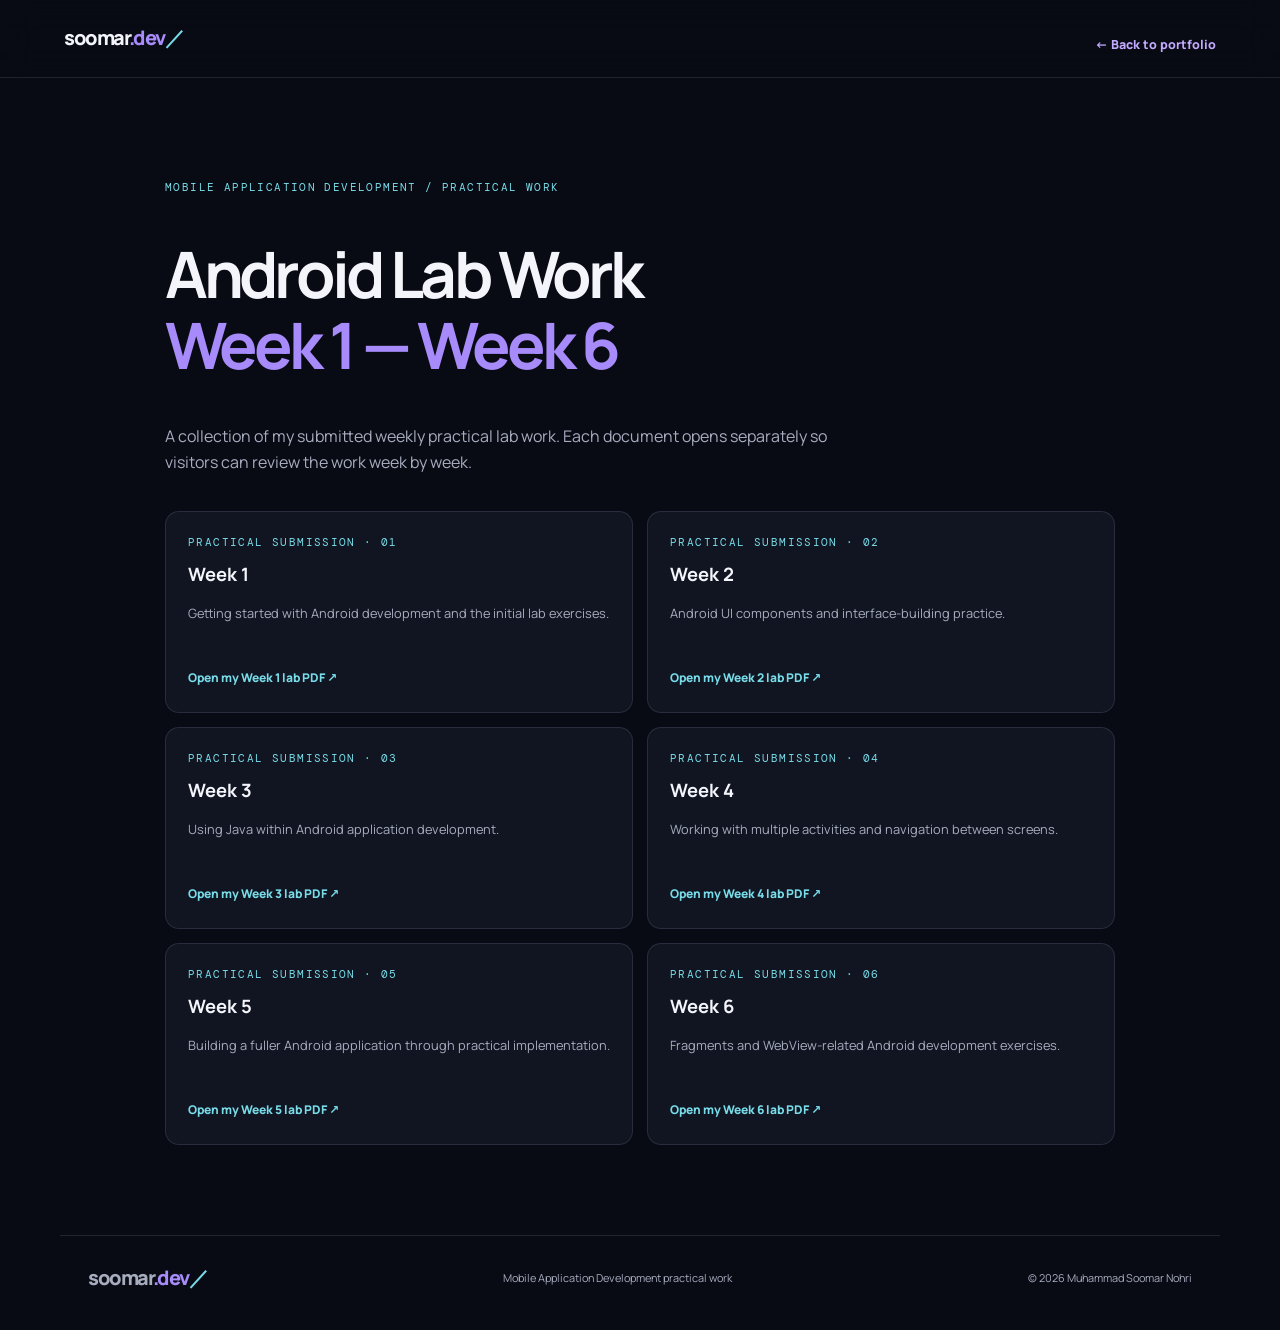
==== commit 3c2db4be: "Add files via upload" ====
--- a/mobile-labs.html
+++ b/mobile-labs.html
@@ -1,3 +1,3 @@
 <!DOCTYPE html><html lang="en"><head><meta charset="UTF-8"><meta name="viewport" content="width=device-width, initial-scale=1.0"><title>Mobile App Development Labs | Soomar.dev</title><link rel="stylesheet" href="style.css"><style>
-.labs-wrap{max-width:1000px;margin:auto;padding:90px 25px}.labs-intro{max-width:700px;color:var(--muted)}.week-grid{display:grid;grid-template-columns:repeat(2,1fr);gap:14px;margin-top:35px}.week-card{background:var(--panel);border:1px solid var(--line);border-radius:14px;padding:22px}.week-card h2{font-size:1.15rem;margin:8px 0}.week-card p{font-size:.8rem;color:var(--muted);min-height:48px}.week-card a{color:var(--accent);font-weight:800;font-size:.75rem}@media(max-width:650px){.week-grid{grid-template-columns:1fr}.labs-wrap{padding:65px 20px}}
-</style></head><body><header class="site-header"><a class="brand" href="index.html">soomar<span>.</span></a><a class="text-link" href="index.html#journey">← Back to portfolio</a></header><main class="labs-wrap"><p class="eyebrow">MOBILE APPLICATION DEVELOPMENT / PRACTICAL WORK</p><h1 style="font-size:clamp(2.5rem,6vw,4rem);letter-spacing:-.06em;line-height:1.1">Android Lab Work<br><span style="color:var(--accent)">Week 1 — Week 6</span></h1><p class="labs-intro">A collection of my submitted weekly practical lab work. Each document opens separately so visitors can review the work week by week.</p><div class="week-grid"><article class="week-card"><span class="eyebrow">PRACTICAL SUBMISSION · 01</span><h2>Week 1</h2><p>Getting started with Android development and the initial lab exercises.</p><a href="assets/work-samples/mobile-app-development/Week-1-Android-Lab-Work.pdf" target="_blank" rel="noreferrer">Open my Week 1 lab PDF ↗</a></article><article class="week-card"><span class="eyebrow">PRACTICAL SUBMISSION · 02</span><h2>Week 2</h2><p>Android UI components and interface-building practice.</p><a href="assets/work-samples/mobile-app-development/Week-2-Android-Lab-Work.pdf" target="_blank" rel="noreferrer">Open my Week 2 lab PDF ↗</a></article><article class="week-card"><span class="eyebrow">PRACTICAL SUBMISSION · 03</span><h2>Week 3</h2><p>Using Java within Android application development.</p><a href="assets/work-samples/mobile-app-development/Week-3-Android-Lab-Work.pdf" target="_blank" rel="noreferrer">Open my Week 3 lab PDF ↗</a></article><article class="week-card"><span class="eyebrow">PRACTICAL SUBMISSION · 04</span><h2>Week 4</h2><p>Working with multiple activities and navigation between screens.</p><a href="assets/work-samples/mobile-app-development/Week-4-Android-Lab-Work.pdf" target="_blank" rel="noreferrer">Open my Week 4 lab PDF ↗</a></article><article class="week-card"><span class="eyebrow">PRACTICAL SUBMISSION · 05</span><h2>Week 5</h2><p>Building a fuller Android application through practical implementation.</p><a href="assets/work-samples/mobile-app-development/Week-5-Android-Lab-Work.pdf" target="_blank" rel="noreferrer">Open my Week 5 lab PDF ↗</a></article><article class="week-card"><span class="eyebrow">PRACTICAL SUBMISSION · 06</span><h2>Week 6</h2><p>Fragments and WebView-related Android development exercises.</p><a href="assets/work-samples/mobile-app-development/Week-6-Android-Lab-Work.pdf" target="_blank" rel="noreferrer">Open my Week 6 lab PDF ↗</a></article></div></main><footer class="footer"><a class="brand" href="index.html">soomar<span>.</span></a><p>Mobile Application Development practical work</p><span>© 2026 Muhammad Soomar Nohri</span></footer></body></html>+.labs-wrap{max-width:1000px;margin:auto;padding:90px 25px}.labs-intro{max-width:700px;color:var(--muted)}.week-grid{display:grid;grid-template-columns:repeat(2,1fr);gap:14px;margin-top:35px}.week-card{background:var(--panel);border:1px solid var(--line);border-radius:14px;padding:22px}.week-card h2{font-size:1.15rem;margin:8px 0}.week-card p{font-size:.8rem;color:var(--muted);min-height:48px}.week-card a{color:var(--cyan);font-weight:800;font-size:.75rem}@media(max-width:650px){.week-grid{grid-template-columns:1fr}.labs-wrap{padding:65px 20px}}
+</style></head><body><header class="site-header"><a class="brand" href="index.html">soomar<span>.dev</span><b>／</b></a><a class="text-link" href="index.html#journey">← Back to portfolio</a></header><main class="labs-wrap"><p class="eyebrow">MOBILE APPLICATION DEVELOPMENT / PRACTICAL WORK</p><h1 style="font-size:clamp(2.5rem,6vw,4rem);letter-spacing:-.06em;line-height:1.1">Android Lab Work<br><span style="color:#a78bfa">Week 1 — Week 6</span></h1><p class="labs-intro">A collection of my submitted weekly practical lab work. Each document opens separately so visitors can review the work week by week.</p><div class="week-grid"><article class="week-card"><span class="eyebrow">PRACTICAL SUBMISSION · 01</span><h2>Week 1</h2><p>Getting started with Android development and the initial lab exercises.</p><a href="assets/work-samples/mobile-app-development/Week-1-Android-Lab-Work.pdf" target="_blank" rel="noreferrer">Open my Week 1 lab PDF ↗</a></article><article class="week-card"><span class="eyebrow">PRACTICAL SUBMISSION · 02</span><h2>Week 2</h2><p>Android UI components and interface-building practice.</p><a href="assets/work-samples/mobile-app-development/Week-2-Android-Lab-Work.pdf" target="_blank" rel="noreferrer">Open my Week 2 lab PDF ↗</a></article><article class="week-card"><span class="eyebrow">PRACTICAL SUBMISSION · 03</span><h2>Week 3</h2><p>Using Java within Android application development.</p><a href="assets/work-samples/mobile-app-development/Week-3-Android-Lab-Work.pdf" target="_blank" rel="noreferrer">Open my Week 3 lab PDF ↗</a></article><article class="week-card"><span class="eyebrow">PRACTICAL SUBMISSION · 04</span><h2>Week 4</h2><p>Working with multiple activities and navigation between screens.</p><a href="assets/work-samples/mobile-app-development/Week-4-Android-Lab-Work.pdf" target="_blank" rel="noreferrer">Open my Week 4 lab PDF ↗</a></article><article class="week-card"><span class="eyebrow">PRACTICAL SUBMISSION · 05</span><h2>Week 5</h2><p>Building a fuller Android application through practical implementation.</p><a href="assets/work-samples/mobile-app-development/Week-5-Android-Lab-Work.pdf" target="_blank" rel="noreferrer">Open my Week 5 lab PDF ↗</a></article><article class="week-card"><span class="eyebrow">PRACTICAL SUBMISSION · 06</span><h2>Week 6</h2><p>Fragments and WebView-related Android development exercises.</p><a href="assets/work-samples/mobile-app-development/Week-6-Android-Lab-Work.pdf" target="_blank" rel="noreferrer">Open my Week 6 lab PDF ↗</a></article></div></main><footer class="footer"><a class="brand" href="index.html">soomar<span>.dev</span><b>／</b></a><p>Mobile Application Development practical work</p><span>© 2026 Muhammad Soomar Nohri</span></footer></body></html>
--- a/style.css
+++ b/style.css
@@ -1,75 +1,12 @@
-:root{--bg:#f6f5fb;--card:#fff;--ink:#1c1a2e;--muted:#66637c;--line:#e8e5f4;--accent:#6c4cf1;--soft:#ece8ff;--panel:var(--card);--r:22px;--shadow:0 10px 30px rgba(60,40,140,.07)}
-body.dark{--bg:#12101d;--card:#1c1930;--ink:#f1effa;--muted:#a19dbb;--line:#2c2845;--soft:#2a2450;--accent:#8e76ff;--shadow:none}
-*{box-sizing:border-box;margin:0;padding:0}html{scroll-behavior:smooth;scroll-padding-top:90px}
-body{font:16px/1.65 'Plus Jakarta Sans',system-ui,sans-serif;background:var(--bg);color:var(--ink)}
-a{color:inherit;text-decoration:none}img{max-width:100%;display:block}
-:focus-visible{outline:3px solid var(--accent);outline-offset:3px}
-h1,h2,h3{line-height:1.15;letter-spacing:-.02em;font-weight:800}
-h2{font-size:clamp(1.9rem,4vw,2.7rem)}h2 span,h1 span{color:var(--accent)}
-.site-header{position:sticky;top:12px;z-index:50;max-width:1160px;margin:12px auto 0;padding:10px 14px 10px 24px;display:flex;align-items:center;gap:18px;background:var(--card);border:1px solid var(--line);border-radius:999px;box-shadow:var(--shadow)}
-.brand{font-weight:800;font-size:1.3rem}.brand span{color:var(--accent)}
-.nav{display:flex;gap:4px;margin-left:auto;align-items:center}
-.nav-link{padding:8px 14px;border-radius:999px;font-size:.88rem;font-weight:600;color:var(--muted)}
-.nav-link:hover,.nav-link.active{background:var(--soft);color:var(--accent)}
-.nav-link[href="#contact"]{background:var(--accent);color:#fff;margin-left:6px}
-.theme-toggle,.menu-toggle,.back-top{border:1px solid var(--line);background:var(--card);color:var(--ink);border-radius:50%;width:40px;height:40px;cursor:pointer;font-size:1rem}
-.menu-toggle{display:none;flex-direction:column;gap:5px;align-items:center;justify-content:center;margin-left:auto}.menu-toggle i{width:16px;height:2px;background:var(--ink)}
-.section{max-width:1160px;margin:0 auto;padding:90px 24px}
-.eyebrow{font-size:.85rem;font-weight:700;color:var(--accent)}
-.section-heading{margin-bottom:44px;max-width:680px}
-.section-heading .eyebrow{display:block;font-size:0;width:44px;height:3px;background:var(--accent);margin-bottom:18px}
-.section-subtitle{color:var(--muted);margin-top:14px}
-.hero{display:grid;grid-template-columns:1.1fr .9fr;gap:40px;align-items:center;min-height:calc(100vh - 80px);padding-top:50px}
-.hero .eyebrow{display:inline-block;background:var(--soft);padding:6px 14px;border-radius:999px;margin-bottom:22px;font-size:.78rem}.pulse{display:none}
-.hero h1{font-size:clamp(2.4rem,5.4vw,4rem);margin-bottom:14px}
-.hero-role{font-size:1.1rem;font-weight:600;color:var(--muted);margin-bottom:16px}.hero-role em{font-style:normal;color:var(--accent)}
-.hero-description{color:var(--muted);max-width:520px;margin-bottom:28px}
-.hero-actions{display:flex;gap:12px;flex-wrap:wrap}
-.btn{padding:13px 26px;border-radius:14px;font-weight:700;font-size:.92rem;transition:transform .15s}
-.btn:hover{transform:translateY(-2px)}.btn-primary{background:var(--accent);color:#fff}.btn-ghost{background:var(--card);border:1px solid var(--line)}
-.social-row{display:flex;gap:20px;flex-wrap:wrap;margin-top:28px;font-size:.88rem;font-weight:600}.social-row a{color:var(--accent)}.social-note{color:var(--muted)}
-.hero-visual{display:grid;place-items:center}
-.portrait-frame{width:min(420px,80vw);aspect-ratio:1;border-radius:50%;background:var(--accent);padding:14px;box-shadow:0 0 0 18px var(--soft)}
-.portrait-frame img{width:100%;height:100%;object-fit:cover;border-radius:50%;background:var(--card)}
-.about-grid{display:grid;grid-template-columns:1fr 1fr;gap:40px}
-.about-text p{color:var(--muted);margin-bottom:16px}.about-text .lead{color:var(--ink);font-size:1.15rem;font-weight:600}
-.text-link,.file-link,.cert-open{color:var(--accent);font-weight:700;font-size:.9rem}.file-link.muted{color:var(--muted)}
-.campus-card,.fact-card,.skill-card,.project-card,.more-work,.journey-item,.education-card,.cert-card{background:var(--card);border:1px solid var(--line);border-radius:var(--r);box-shadow:var(--shadow)}
-.campus-card{overflow:hidden;margin-bottom:14px}.campus-card img{height:200px;width:100%;object-fit:cover}.campus-card div{padding:16px 20px}
-.campus-card span,.fact-card span,.cert-brand,.project-type{display:block;font-size:.72rem;font-weight:700;color:var(--accent)}
-.campus-card small{color:var(--muted)}.campus-card strong,.fact-card strong{display:block}
-.fact-grid{display:grid;grid-template-columns:1fr 1fr;gap:14px}.fact-card{padding:18px}
-.skills-grid,.cert-grid{display:grid;grid-template-columns:repeat(3,1fr);gap:20px}
-.skill-card{padding:26px;text-align:center}
-.skill-icon{width:64px;height:64px;margin:0 auto 16px;border-radius:18px;background:var(--soft);color:var(--accent);display:grid;place-items:center;font-size:1.6rem}
-.skill-card h3{font-size:1.1rem}.skill-card p{color:var(--accent);font-weight:600;font-size:.88rem;margin:6px 0}.skill-card small{color:var(--muted);display:block}
-.micro-note{color:var(--muted);font-size:.85rem;margin-top:22px}
-.project-grid{display:grid;grid-template-columns:repeat(2,1fr);gap:24px}.project-featured{grid-column:1/-1;display:grid;grid-template-columns:1fr 1fr}
-.project-card{overflow:hidden;display:flex;flex-direction:column}.project-featured .project-content{align-self:center}
-.project-image{background:var(--soft);display:grid;place-items:center;padding:24px;min-height:240px}.project-image img{max-height:320px;object-fit:contain;border-radius:14px}
-.student-project-art{color:var(--accent);font-weight:800;text-align:center}.art-symbol{font-size:2.6rem;display:block}.student-project-art small{display:block;font-size:.72rem;color:var(--muted)}
-.project-content{padding:26px}.project-top{display:flex;justify-content:space-between;margin-bottom:10px}.project-index{display:none}
-.project-content h3{font-size:1.5rem;margin-bottom:8px}.project-content p{color:var(--muted);margin-bottom:14px}
-.tag-row,.mini-tags{display:flex;gap:8px;flex-wrap:wrap;margin-bottom:16px}
-.tag-row span,.mini-tags span{background:var(--soft);color:var(--accent);padding:4px 12px;border-radius:999px;font-size:.78rem;font-weight:600}
-.more-work{margin-top:24px;padding:28px;display:grid;grid-template-columns:1fr 1fr;gap:24px;align-items:center}.more-work p{color:var(--muted)}
-.journey-list{display:grid;grid-template-columns:1fr 1fr;gap:20px}
-.journey-item{padding:26px;display:flex;flex-direction:column;gap:10px}.journey-item>div:nth-child(2){flex:1}.journey-number{display:none}
-.journey-item h3{font-size:1.1rem;margin-bottom:8px}.journey-item p{color:var(--muted);font-size:.92rem;margin-bottom:12px}
-.mad-evidence{display:grid;gap:12px;margin-top:8px}.mad-evidence img{border-radius:14px;border:1px solid var(--line)}
-.education-card{padding:28px;display:flex;gap:24px;align-items:center;flex-wrap:wrap}.edu-mark img{width:72px}
-.education-card h3{margin:6px 0}.education-card p,.education-card small{color:var(--muted)}.education-card small{display:block;max-width:560px}
-.edu-status{margin-left:auto;background:var(--soft);color:var(--accent);padding:6px 16px;border-radius:999px;font-weight:700;font-size:.82rem}
-.cert-card{padding:24px;display:flex;flex-direction:column;gap:8px;transition:transform .15s}.cert-card:hover{transform:translateY(-3px)}
-.cert-card h3{font-size:1.05rem;flex:1}.cert-card p{color:var(--muted);font-size:.85rem}
-.contact-panel{background:var(--accent);color:#fff;border-radius:32px;padding:56px;display:grid;grid-template-columns:1.1fr .9fr;gap:40px;align-items:center}
-.contact-panel .eyebrow{display:none}.contact-panel h2 span{color:#fff;opacity:.8}.contact-panel p{margin-top:14px;opacity:.9}
-.contact-links{display:grid;gap:12px}.contact-links>*{background:rgba(255,255,255,.14);border-radius:16px;padding:16px 20px}
-.contact-links span{display:block;font-size:.72rem;font-weight:700;opacity:.8}
-.footer{max-width:1160px;margin:0 auto;padding:30px 24px 50px;display:flex;justify-content:space-between;gap:16px;flex-wrap:wrap;color:var(--muted);font-size:.88rem;align-items:center}
-.back-top{position:fixed;right:20px;bottom:20px;opacity:0;pointer-events:none;background:var(--accent);color:#fff;border:0}.back-top.visible{opacity:1;pointer-events:auto}
-@media(max-width:900px){.hero,.about-grid,.project-featured,.more-work,.contact-panel,.journey-list{grid-template-columns:1fr}.skills-grid,.cert-grid,.project-grid{grid-template-columns:1fr 1fr}.hero{min-height:0}.contact-panel{padding:36px}}
-@media(max-width:720px){.menu-toggle{display:flex}.theme-toggle{order:3}.site-header{border-radius:28px;flex-wrap:wrap}
-.nav{display:none;flex-direction:column;align-items:stretch;width:100%;order:4;margin:0}.nav.open{display:flex}.nav-link[href="#contact"]{margin:6px 0 0;text-align:center}
-.skills-grid,.cert-grid,.project-grid,.fact-grid{grid-template-columns:1fr}.section{padding:60px 20px}}
-@media(prefers-reduced-motion:reduce){*{transition:none!important;scroll-behavior:auto!important}}
+@import url('https://fonts.googleapis.com/css2?family=DM+Mono:wght@400;500&family=Manrope:wght@400;500;600;700;800&display=swap');
+:root{--bg:#090b14;--panel:#111522;--panel2:#151a2a;--text:#f4f5fb;--muted:#a7adbf;--line:rgba(174,184,220,.14);--accent:#a78bfa;--accent2:#5b8cff;--cyan:#78dce8;--shadow:0 24px 70px rgba(0,0,0,.25);--max:1160px}
+*{box-sizing:border-box}html{scroll-behavior:smooth;scroll-padding-top:90px}body{margin:0;background:var(--bg);color:var(--text);font-family:Manrope,system-ui,sans-serif;line-height:1.65;overflow-x:hidden}body.light{--bg:#f4f5fb;--panel:#fff;--panel2:#eef0fa;--text:#171a29;--muted:#60677c;--line:rgba(32,40,70,.13);--shadow:0 24px 70px rgba(40,45,80,.1)}a{color:inherit;text-decoration:none}button{font:inherit}.ambient{position:absolute;width:440px;height:440px;border-radius:50%;filter:blur(110px);opacity:.15;pointer-events:none;z-index:-1}.ambient-one{background:#6d42e8;top:100px;left:-240px}.ambient-two{background:#2769e8;top:1150px;right:-250px}.site-header{height:78px;position:sticky;top:0;z-index:20;display:flex;align-items:center;justify-content:space-between;padding:0 max(5vw,24px);background:rgba(9,11,20,.82);backdrop-filter:blur(18px);border-bottom:1px solid var(--line)}body.light .site-header{background:rgba(244,245,251,.86)}.brand{font-weight:800;font-size:1.25rem;letter-spacing:-.07em}.brand span{color:var(--accent)}.brand b{color:var(--cyan);font-family:monospace}.nav{display:flex;align-items:center;gap:27px}.nav-link{font-size:.78rem;font-weight:700;color:var(--muted);transition:.2s}.nav-link:hover,.nav-link.active{color:var(--text)}.nav-link.active:after{content:"";display:block;height:2px;background:linear-gradient(90deg,var(--accent),var(--accent2));margin-top:5px;border-radius:2px}.theme-toggle,.menu-toggle{border:1px solid var(--line);background:var(--panel);color:var(--text);width:38px;height:38px;border-radius:50%;cursor:pointer}.menu-toggle{display:none}.section{max-width:var(--max);margin:auto;padding:112px 28px}.hero{min-height:690px;display:grid;grid-template-columns:1.05fr .95fr;align-items:center;position:relative;padding-top:78px;padding-bottom:100px}.eyebrow,.project-type,.cert-brand,.fact-card>span,.contact-links> a>span,.contact-location>span{font-family:"DM Mono",monospace;font-size:.67rem;letter-spacing:.13em;color:var(--cyan)}.eyebrow{display:flex;align-items:center;gap:10px}.pulse,.chip-dot{width:7px;height:7px;border-radius:50%;background:#7ee2b8;box-shadow:0 0 0 5px rgba(126,226,184,.1)}.hero-kicker{font-size:1.35rem;font-weight:700;margin:32px 0 -12px}.hero h1{font-size:clamp(3.8rem,8vw,6.7rem);line-height:.99;letter-spacing:-.085em;margin:16px 0 20px;font-weight:800}.hero h1 span,.section-heading h2 span,.contact-panel h2 span{background:linear-gradient(105deg,#c4a5ff 0%,#8d74ff 46%,#6aa8ff 100%);-webkit-background-clip:text;background-clip:text;color:transparent}.hero-role{font-size:1.05rem;font-weight:700;color:var(--muted);margin:0 0 16px}.hero-role em{font-style:normal;color:var(--accent);padding:0 5px}.hero-description{max-width:540px;color:var(--muted);font-size:1rem}.hero-actions{display:flex;gap:12px;margin:30px 0 27px}.btn{padding:12px 18px;border-radius:10px;font-weight:800;font-size:.83rem;display:inline-flex;gap:20px;align-items:center;transition:.25s}.btn:hover{transform:translateY(-3px)}.btn-primary{background:linear-gradient(110deg,#8d5cf6,#5c78f6);box-shadow:0 12px 35px rgba(112,91,240,.25)}.btn-ghost{border:1px solid var(--line);background:var(--panel)}.social-row{display:flex;gap:22px;align-items:center;font-size:.76rem;font-weight:700}.social-row a{color:var(--muted)}.social-row a:hover{color:var(--cyan)}.social-note{font-size:.7rem;color:var(--muted);border-left:1px solid var(--line);padding-left:20px}.hero-visual{height:490px;position:relative;display:grid;place-items:center}.hero-glow{position:absolute;width:330px;height:330px;background:linear-gradient(145deg,#6136ce,#2276a9);filter:blur(75px);opacity:.4;border-radius:50%}.portrait-frame{width:min(370px,78%);height:450px;position:relative;z-index:2;overflow:hidden;border-radius:48% 48% 22px 22px;border:1px solid rgba(194,173,255,.28);background:linear-gradient(160deg,#29214b,#121d34);box-shadow:var(--shadow)}.portrait-frame:after{content:"";position:absolute;inset:45% 0 0;background:linear-gradient(transparent,rgba(8,10,18,.5))}.portrait-frame img{width:100%;height:100%;object-fit:cover;object-position:center 24%}.orbit{position:absolute;border:1px solid rgba(167,139,250,.24);border-radius:50%;transform:rotate(-24deg)}.orbit-a{width:470px;height:310px}.orbit-b{width:390px;height:480px;transform:rotate(35deg);border-color:rgba(120,220,232,.16)}.float-chip{position:absolute;z-index:3;background:rgba(19,24,40,.88);border:1px solid var(--line);padding:10px 14px;border-radius:10px;box-shadow:var(--shadow);font-size:.72rem;font-weight:800;backdrop-filter:blur(10px)}.chip-code{top:100px;left:3px;color:#c6b1ff}.chip-code span{font-size:1rem;margin-right:6px}.chip-build{right:-3px;bottom:88px;display:flex;align-items:center;gap:10px}.vertical-label{position:absolute;right:-18px;top:50%;writing-mode:vertical-rl;font: .6rem "DM Mono";letter-spacing:.2em;color:var(--muted)}.scroll-cue{position:absolute;bottom:35px;left:28px;font: .62rem "DM Mono";letter-spacing:.14em;color:var(--muted);display:flex;align-items:center;gap:12px}.scroll-cue span{width:35px;height:1px;background:var(--accent)}.intro-strip{border-block:1px solid var(--line);display:flex;justify-content:center;align-items:center;gap:34px;padding:20px 10px;color:var(--muted);font: .65rem "DM Mono";letter-spacing:.14em;flex-wrap:wrap}.intro-strip b{color:var(--accent);font-size:1rem}.section-heading{margin-bottom:46px}.section-heading h2{font-size:clamp(2.3rem,5vw,3.8rem);line-height:1.12;letter-spacing:-.065em;margin:15px 0}.section-subtitle{max-width:650px;color:var(--muted);font-size:.93rem}.about-grid{display:grid;grid-template-columns:1fr 1.05fr;gap:70px;align-items:center}.about-text p{color:var(--muted);font-size:.94rem}.about-text .lead{font-size:1.25rem;line-height:1.6;color:var(--text)}.about-text strong{color:#c4a5ff}.text-link{display:inline-flex;gap:12px;align-items:center;color:#c2aaff;font-size:.78rem;font-weight:800;margin-top:14px}.text-link span{transition:.2s}.text-link:hover span{transform:translate(3px,-3px)}.campus-card{height:220px;border-radius:16px;overflow:hidden;position:relative;border:1px solid var(--line)}.campus-card img{width:100%;height:100%;object-fit:cover}.campus-card:after{content:"";position:absolute;inset:30% 0 0;background:linear-gradient(transparent,rgba(5,8,15,.9))}.campus-card div{position:absolute;z-index:1;bottom:17px;left:20px;display:grid}.campus-card span{font: .6rem "DM Mono";letter-spacing:.14em;color:#b8a4ff}.campus-card strong{font-size:1.2rem}.campus-card small{color:#d4d8e5}.fact-grid{display:grid;grid-template-columns:1fr 1fr;gap:10px;margin-top:12px}.fact-card{background:var(--panel);border:1px solid var(--line);padding:14px;border-radius:10px}.fact-card>span{font-size:.55rem}.fact-card strong{display:block;font-size:.78rem;margin-top:5px}.skills-section{padding-top:80px}.skills-grid{display:grid;grid-template-columns:repeat(3,1fr);gap:13px}.skill-card{padding:22px;background:linear-gradient(145deg,var(--panel),rgba(20,25,43,.7));border:1px solid var(--line);border-radius:14px;transition:.25s}.skill-card:hover,.project-card:hover,.cert-card:hover{transform:translateY(-5px);border-color:rgba(167,139,250,.5)}.skill-icon{width:40px;height:40px;border-radius:11px;background:rgba(167,139,250,.12);color:#bca4ff;display:grid;place-items:center;font-size:1.3rem}.skill-card h3{font-size:1rem;margin:15px 0 3px}.skill-card p{font-size:.77rem;color:#bba8ff;font-weight:800;margin:0 0 8px}.skill-card small{color:var(--muted);font-size:.72rem}.micro-note{font-size:.68rem;color:var(--muted);margin-top:18px}.projects-section{padding-top:90px}.project-grid{display:grid;grid-template-columns:1fr 1fr;gap:17px}.project-card{background:var(--panel);border:1px solid var(--line);border-radius:17px;overflow:hidden;transition:.25s}.project-featured{grid-column:span 2;display:grid;grid-template-columns:1.15fr .85fr}.project-image{height:245px;background:var(--panel2);overflow:hidden}.project-featured .project-image{height:100%;min-height:350px}.project-image img{width:100%;height:100%;object-fit:cover;transition:.5s}.project-card:hover .project-image img{transform:scale(1.035)}.project-content{padding:23px}.project-top{display:flex;justify-content:space-between;align-items:center}.project-index{font: .75rem "DM Mono";color:var(--muted)}.project-content h3{font-size:1.45rem;letter-spacing:-.04em;margin:12px 0 6px}.project-content p{font-size:.83rem;color:var(--muted);margin:0 0 16px}.tag-row{display:flex;gap:7px;flex-wrap:wrap}.tag-row span{font-size:.62rem;font-weight:800;color:#c4b2ff;background:rgba(167,139,250,.1);border:1px solid rgba(167,139,250,.12);padding:5px 9px;border-radius:30px}.project-content .text-link{margin-top:20px}.student-project-art{display:flex;flex-direction:column;align-items:center;justify-content:center;background:radial-gradient(circle at 50% 40%,#49349a,#171a36 65%);color:#d9ccff;gap:7px}.art-symbol{font-size:4rem}.student-project-art>span:nth-child(2){font-size:1.6rem;font-weight:800;letter-spacing:.1em}.student-project-art small{font: .58rem "DM Mono";letter-spacing:.16em}.more-work{margin-top:18px;padding:25px;border:1px solid var(--line);border-radius:15px;background:var(--panel);display:grid;grid-template-columns:.8fr 1.2fr;gap:30px;align-items:center}.more-work h3{margin:7px 0;font-size:1.2rem}.more-work p{color:var(--muted);font-size:.78rem;margin:0}.mini-tags{display:flex;gap:8px;flex-wrap:wrap}.mini-tags span{border:1px solid var(--line);border-radius:7px;padding:7px 10px;color:var(--muted);font-size:.68rem}.journey-section{padding-top:95px}.journey-list{border-top:1px solid var(--line)}.journey-item{display:grid;grid-template-columns:55px 1fr auto;gap:20px;align-items:start;padding:25px 5px;border-bottom:1px solid var(--line)}.journey-number{font: .75rem "DM Mono";color:var(--accent);padding-top:5px}.journey-item h3{margin:0 0 6px;font-size:1.05rem}.journey-item p{margin:0 0 13px;color:var(--muted);font-size:.8rem;max-width:760px}.file-link{font-size:.7rem;font-weight:800;color:var(--cyan);white-space:nowrap;padding-top:6px}.file-link:hover{color:var(--accent)}.file-link.muted{color:var(--muted)}.education-card{display:flex;gap:22px;align-items:center;padding:26px;border:1px solid var(--line);background:var(--panel);border-radius:15px}.edu-mark{width:78px;height:88px;flex:0 0 78px;border-radius:0;background:transparent;display:flex;align-items:center;justify-content:center;overflow:visible}.edu-mark img{display:block;width:auto;height:100%;max-width:100%;object-fit:contain;object-position:center}.education-card h3{margin:6px 0;font-size:1.2rem}.education-card p{margin:0;color:var(--muted);font-size:.83rem}.education-card small{display:block;color:var(--muted);font-size:.72rem;margin-top:8px;max-width:720px}.edu-status{margin-left:auto;color:#7ee2b8;font: .65rem "DM Mono";border:1px solid rgba(126,226,184,.25);padding:7px 10px;border-radius:20px;white-space:nowrap}.cert-grid{display:grid;grid-template-columns:repeat(3,1fr);gap:13px}.cert-card{display:flex;flex-direction:column;min-height:200px;padding:20px;background:var(--panel);border:1px solid var(--line);border-radius:13px;transition:.25s}.cert-brand{font-size:.55rem;min-height:28px}.cert-card h3{font-size:.95rem;line-height:1.45;margin:10px 0 6px}.cert-card p{font-size:.72rem;color:var(--muted);margin:0 0 15px}.cert-open{font-size:.68rem;color:var(--cyan);font-weight:800;margin-top:auto}.contact-section{padding-top:80px;padding-bottom:100px}.contact-panel{padding:50px;background:linear-gradient(120deg,rgba(102,68,190,.2),rgba(37,86,146,.12)),var(--panel);border:1px solid var(--line);border-radius:22px;display:grid;grid-template-columns:1fr .8fr;gap:50px;align-items:center}.contact-panel h2{font-size:clamp(2.5rem,5vw,4rem);line-height:1.08;letter-spacing:-.07em;margin:15px 0}.contact-panel>div:first-child>p:last-child{color:var(--muted);font-size:.87rem;max-width:470px}.contact-links{display:grid;gap:18px}.contact-links>a,.contact-location{display:grid;gap:4px;padding-bottom:14px;border-bottom:1px solid var(--line)}.contact-links> a>span,.contact-location>span{font-size:.57rem}.contact-links strong{font-size:.87rem}.footer{max-width:var(--max);margin:auto;padding:25px 28px 35px;border-top:1px solid var(--line);display:flex;align-items:center;justify-content:space-between;gap:15px;color:var(--muted);font-size:.68rem}.footer p{margin:0}.back-top{position:fixed;right:22px;bottom:22px;width:42px;height:42px;border-radius:50%;border:1px solid var(--line);background:var(--panel);color:var(--text);font-size:1.2rem;cursor:pointer;opacity:0;pointer-events:none;transition:.2s}.back-top.visible{opacity:1;pointer-events:auto}.reveal{opacity:0;transform:translateY(18px);transition:opacity .7s ease,transform .7s ease}.reveal.visible{opacity:1;transform:none}
+@media(max-width:850px){.nav{gap:14px}.nav-link{font-size:.69rem}.hero{min-height:auto;grid-template-columns:1fr  .8fr}.hero h1{font-size:4.6rem}.hero-visual{height:410px}.portrait-frame{height:370px}.skills-grid{grid-template-columns:repeat(2,1fr)}.cert-grid{grid-template-columns:repeat(2,1fr)}.about-grid{gap:35px}.project-featured{grid-template-columns:1fr}.project-featured .project-image{min-height:260px;height:260px}.more-work{grid-template-columns:1fr}.contact-panel{padding:35px;gap:25px}}
+@media(max-width:650px){.site-header{height:66px;padding:0 18px}.menu-toggle{display:flex;flex-direction:column;justify-content:center;align-items:center;gap:5px;margin-left:auto;margin-right:10px;border-radius:9px}.menu-toggle i{width:15px;height:1px;background:var(--text)}.nav{display:none;position:absolute;top:65px;left:0;right:0;padding:18px;background:var(--panel);border-bottom:1px solid var(--line);flex-direction:column;align-items:stretch;gap:0}.nav.open{display:flex}.nav-link{padding:11px 5px;font-size:.82rem}.nav-link.active:after{display:none}.theme-toggle{width:35px;height:35px}.section{padding:78px 20px}.hero{grid-template-columns:1fr;padding-top:65px;padding-bottom:80px}.hero h1{font-size:clamp(3.8rem,17vw,5.2rem)}.hero-visual{height:390px;grid-row:1;margin-bottom:10px}.portrait-frame{height:360px;width:275px}.orbit-a{width:340px;height:240px}.orbit-b{width:300px;height:380px}.chip-code{left:0;top:65px}.chip-build{right:0;bottom:65px}.vertical-label{right:0}.hero-copy{grid-row:2}.hero-kicker{margin-top:8px}.scroll-cue{left:20px;bottom:24px}.intro-strip{gap:12px;font-size:.52rem}.intro-strip b{font-size:.8rem}.about-grid{grid-template-columns:1fr;gap:28px}.skills-grid{grid-template-columns:1fr 1fr;gap:9px}.skill-card{padding:15px}.skill-card h3{font-size:.86rem}.skill-card p{font-size:.68rem}.skill-card small{font-size:.66rem}.project-grid{grid-template-columns:1fr}.project-featured{grid-column:auto}.project-featured .project-image{min-height:220px;height:220px}.project-content{padding:18px}.journey-item{grid-template-columns:30px 1fr;gap:12px}.journey-item .file-link{grid-column:2;padding-top:0}.education-card{align-items:flex-start;flex-wrap:wrap;padding:19px}.education-card>div:nth-child(2){flex:1;min-width:180px}.edu-status{margin-left:87px}.cert-grid{grid-template-columns:1fr}.cert-card{min-height:170px}.contact-panel{grid-template-columns:1fr;padding:26px;gap:25px}.footer{padding:22px 20px;flex-wrap:wrap}.footer p{order:3;flex-basis:100%}.social-row{gap:14px;flex-wrap:wrap}.social-note{border:0;padding:0;flex-basis:100%}.fact-grid{gap:8px}.fact-card{padding:11px}.fact-card strong{font-size:.7rem}}
+@media(prefers-reduced-motion:reduce){html{scroll-behavior:auto}*,*:before,*:after{animation-duration:.01ms!important;transition-duration:.01ms!important}.reveal{opacity:1;transform:none}}
+
+.mad-evidence{display:flex;gap:14px;align-items:center;margin-top:17px;padding-top:15px;border-top:1px solid var(--line)}
+.mad-evidence img{width:94px;height:110px;object-fit:cover;object-position:top;border-radius:9px;border:1px solid var(--line)}
+.mad-evidence strong{font-size:.78rem}
+.mad-evidence p{font-size:.7rem;color:var(--muted);margin:4px 0 3px}
+@media(max-width:650px){.mad-evidence{align-items:flex-start}.mad-evidence img{width:78px;height:95px}}
